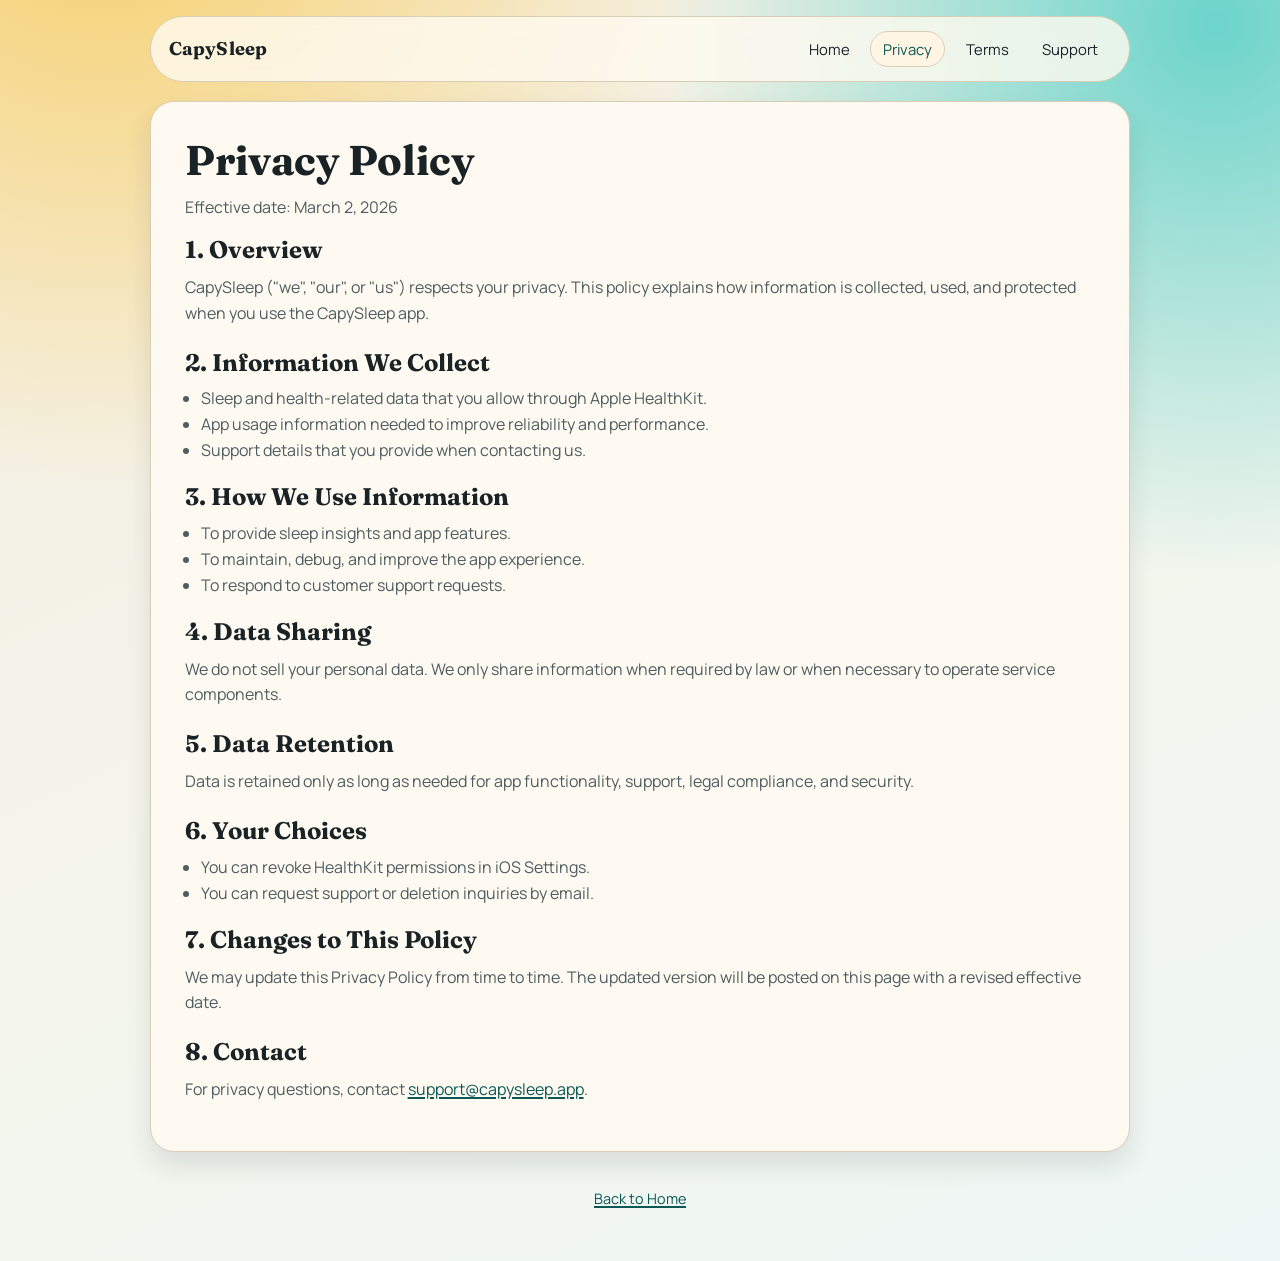
==== privacy.html @ ef49a30a "Add files via upload" ====
<!doctype html>
<html lang="en">
  <head>
    <meta charset="utf-8" />
    <meta name="viewport" content="width=device-width, initial-scale=1" />
    <title>CapySleep Privacy Policy</title>
    <meta
      name="description"
      content="Privacy Policy for CapySleep iOS app."
    />
    <link rel="stylesheet" href="./styles.css" />
  </head>
  <body>
    <header class="site-header container">
      <a class="brand" href="./index.html">CapySleep</a>
      <nav class="nav" aria-label="Main navigation">
        <a href="./index.html">Home</a>
        <a class="active" href="./privacy.html">Privacy</a>
        <a href="./terms.html">Terms</a>
        <a href="./support.html">Support</a>
      </nav>
    </header>

    <main class="container">
      <article class="page">
        <h1>Privacy Policy</h1>
        <p>Effective date: March 2, 2026</p>

        <section>
          <h2>1. Overview</h2>
          <p>
            CapySleep ("we", "our", or "us") respects your privacy. This policy
            explains how information is collected, used, and protected when you
            use the CapySleep app.
          </p>
        </section>

        <section>
          <h2>2. Information We Collect</h2>
          <ul>
            <li>
              Sleep and health-related data that you allow through Apple
              HealthKit.
            </li>
            <li>
              App usage information needed to improve reliability and
              performance.
            </li>
            <li>Support details that you provide when contacting us.</li>
          </ul>
        </section>

        <section>
          <h2>3. How We Use Information</h2>
          <ul>
            <li>To provide sleep insights and app features.</li>
            <li>To maintain, debug, and improve the app experience.</li>
            <li>To respond to customer support requests.</li>
          </ul>
        </section>

        <section>
          <h2>4. Data Sharing</h2>
          <p>
            We do not sell your personal data. We only share information when
            required by law or when necessary to operate service components.
          </p>
        </section>

        <section>
          <h2>5. Data Retention</h2>
          <p>
            Data is retained only as long as needed for app functionality,
            support, legal compliance, and security.
          </p>
        </section>

        <section>
          <h2>6. Your Choices</h2>
          <ul>
            <li>You can revoke HealthKit permissions in iOS Settings.</li>
            <li>You can request support or deletion inquiries by email.</li>
          </ul>
        </section>

        <section>
          <h2>7. Changes to This Policy</h2>
          <p>
            We may update this Privacy Policy from time to time. The updated
            version will be posted on this page with a revised effective date.
          </p>
        </section>

        <section>
          <h2>8. Contact</h2>
          <p>
            For privacy questions, contact
            <a href="mailto:support@capysleep.app">support@capysleep.app</a>.
          </p>
        </section>
      </article>
    </main>

    <footer class="container">
      <p><a href="./index.html">Back to Home</a></p>
    </footer>
  </body>
</html>
---- styles.css ----
@import url("https://fonts.googleapis.com/css2?family=Fraunces:wght@500;700&family=Manrope:wght@400;500;700&display=swap");

:root {
  --bg: #f6f1e6;
  --paper: #fffaf1;
  --ink: #192325;
  --muted: #4d5d60;
  --line: #d8ceb8;
  --accent: #0f766e;
  --accent-deep: #0b5954;
  --accent-warm: #d97706;
  --shadow: rgba(25, 35, 37, 0.11);
}

* {
  box-sizing: border-box;
}

body {
  margin: 0;
  min-height: 100vh;
  color: var(--ink);
  font-family: "Manrope", "Segoe UI", sans-serif;
  background:
    radial-gradient(circle at 8% -10%, #f7d06a 0%, transparent 34%),
    radial-gradient(circle at 95% 2%, #6cd4cb 0%, transparent 32%),
    linear-gradient(155deg, #f5eee0 0%, #f3f6ee 62%, #eef6f5 100%);
}

a {
  color: var(--accent-deep);
  text-decoration-thickness: 2px;
  text-underline-offset: 2px;
}

a:hover {
  color: var(--accent);
}

h1,
h2,
h3 {
  margin: 0 0 0.65rem;
  line-height: 1.18;
  font-family: "Fraunces", Georgia, serif;
}

p {
  margin: 0 0 0.95rem;
  color: var(--muted);
  line-height: 1.6;
}

.container {
  width: min(980px, 92vw);
  margin: 0 auto;
}

.site-header {
  margin-top: 1rem;
  padding: 0.9rem 1.1rem;
  display: flex;
  align-items: center;
  justify-content: space-between;
  gap: 1rem;
  border: 1px solid var(--line);
  border-radius: 999px;
  background: rgba(255, 250, 241, 0.8);
  backdrop-filter: blur(8px);
}

.brand {
  color: var(--ink);
  text-decoration: none;
  font: 700 1.15rem/1 "Fraunces", Georgia, serif;
  letter-spacing: 0.01em;
}

.nav {
  display: flex;
  flex-wrap: wrap;
  gap: 0.45rem;
}

.nav a {
  padding: 0.42rem 0.76rem;
  border-radius: 999px;
  border: 1px solid transparent;
  text-decoration: none;
  color: var(--ink);
  font-size: 0.93rem;
}

.nav a.active {
  border-color: var(--line);
  background: #fff5e2;
  color: var(--accent-deep);
}

.hero,
.page,
.card {
  border: 1px solid var(--line);
  border-radius: 24px;
  background: var(--paper);
  box-shadow: 0 14px 26px var(--shadow);
}

.hero {
  margin-top: 1.2rem;
  padding: 2.2rem;
}

.eyebrow {
  margin: 0 0 0.55rem;
  color: var(--accent-warm);
  font-size: 0.79rem;
  text-transform: uppercase;
  letter-spacing: 0.1em;
  font-weight: 700;
}

.hero h1 {
  font-size: clamp(2.05rem, 5.3vw, 3.65rem);
}

.actions {
  margin-top: 1.35rem;
  display: flex;
  flex-wrap: wrap;
  gap: 0.62rem;
}

.button {
  display: inline-block;
  padding: 0.66rem 1rem;
  border-radius: 999px;
  border: 1px solid var(--line);
  text-decoration: none;
  font-weight: 700;
  font-size: 0.93rem;
}

.button.primary {
  border-color: var(--accent);
  background: var(--accent);
  color: #fff;
}

.button.secondary {
  background: #fff;
}

.grid {
  margin: 1.2rem 0;
  display: grid;
  grid-template-columns: repeat(auto-fit, minmax(220px, 1fr));
  gap: 0.9rem;
}

.card {
  padding: 1.1rem;
}

.card h3 {
  margin-bottom: 0.3rem;
  font-size: 1.12rem;
}

.card p:last-child {
  margin-bottom: 0;
}

.policy-links {
  margin-bottom: 2rem;
}

.policy-links h2 {
  font-size: 1.4rem;
}

.url-row {
  padding: 0.76rem 0;
  border-bottom: 1px dashed var(--line);
  display: flex;
  justify-content: space-between;
  gap: 0.8rem;
}

.url-row:last-of-type {
  border-bottom: 0;
}

.url-label {
  color: var(--ink);
  font-weight: 700;
}

.small {
  margin-top: 0.2rem;
  font-size: 0.9rem;
}

.page {
  margin: 1.2rem auto 2rem;
  padding: 2.1rem;
}

.page h1 {
  font-size: clamp(1.8rem, 4vw, 2.6rem);
}

.page section + section {
  margin-top: 1.4rem;
}

.page ul {
  margin: 0.45rem 0 0;
  padding-left: 1rem;
  color: var(--muted);
}

.page li {
  margin: 0.24rem 0;
}

footer {
  text-align: center;
  padding: 0.2rem 0 2.2rem;
  color: #56686b;
  font-size: 0.9rem;
}

@media (max-width: 700px) {
  .site-header {
    border-radius: 18px;
    align-items: flex-start;
    flex-direction: column;
  }

  .hero,
  .page {
    padding: 1.3rem;
  }

  .url-row {
    flex-direction: column;
    align-items: flex-start;
  }
}
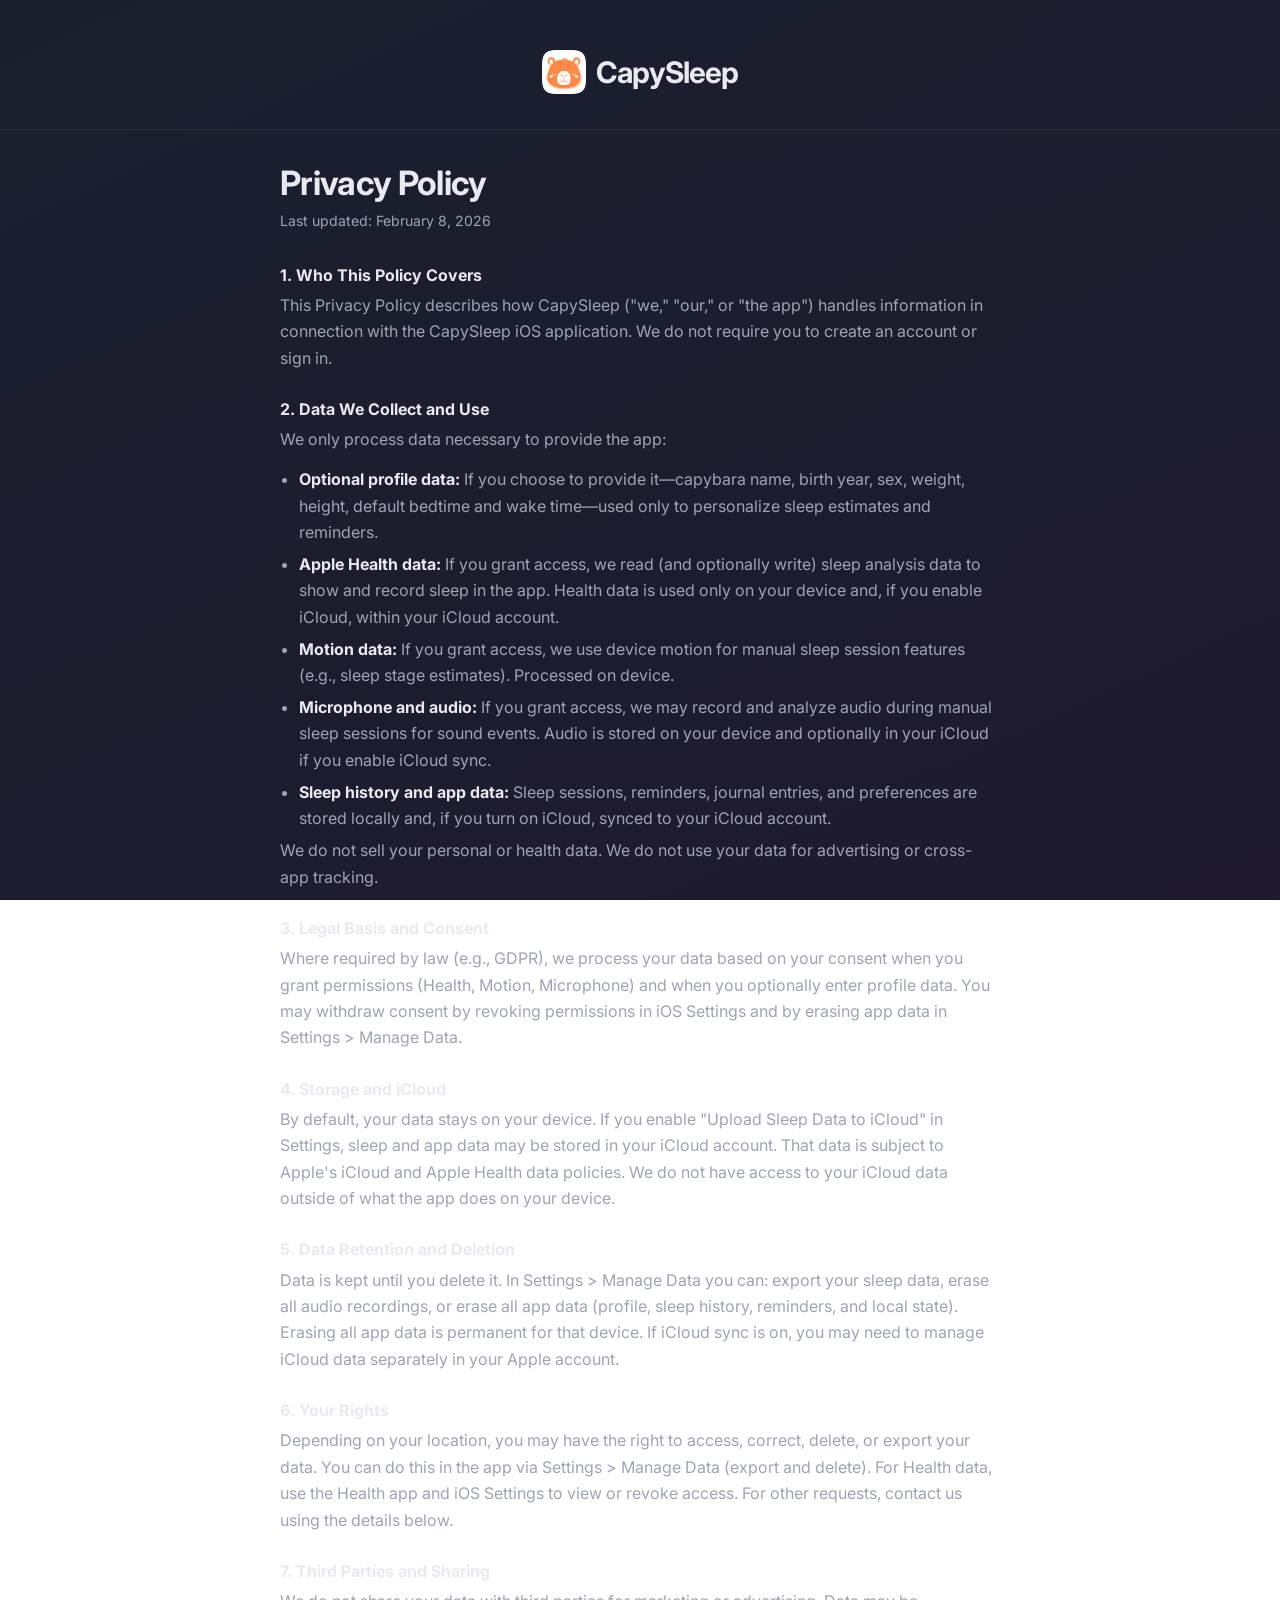
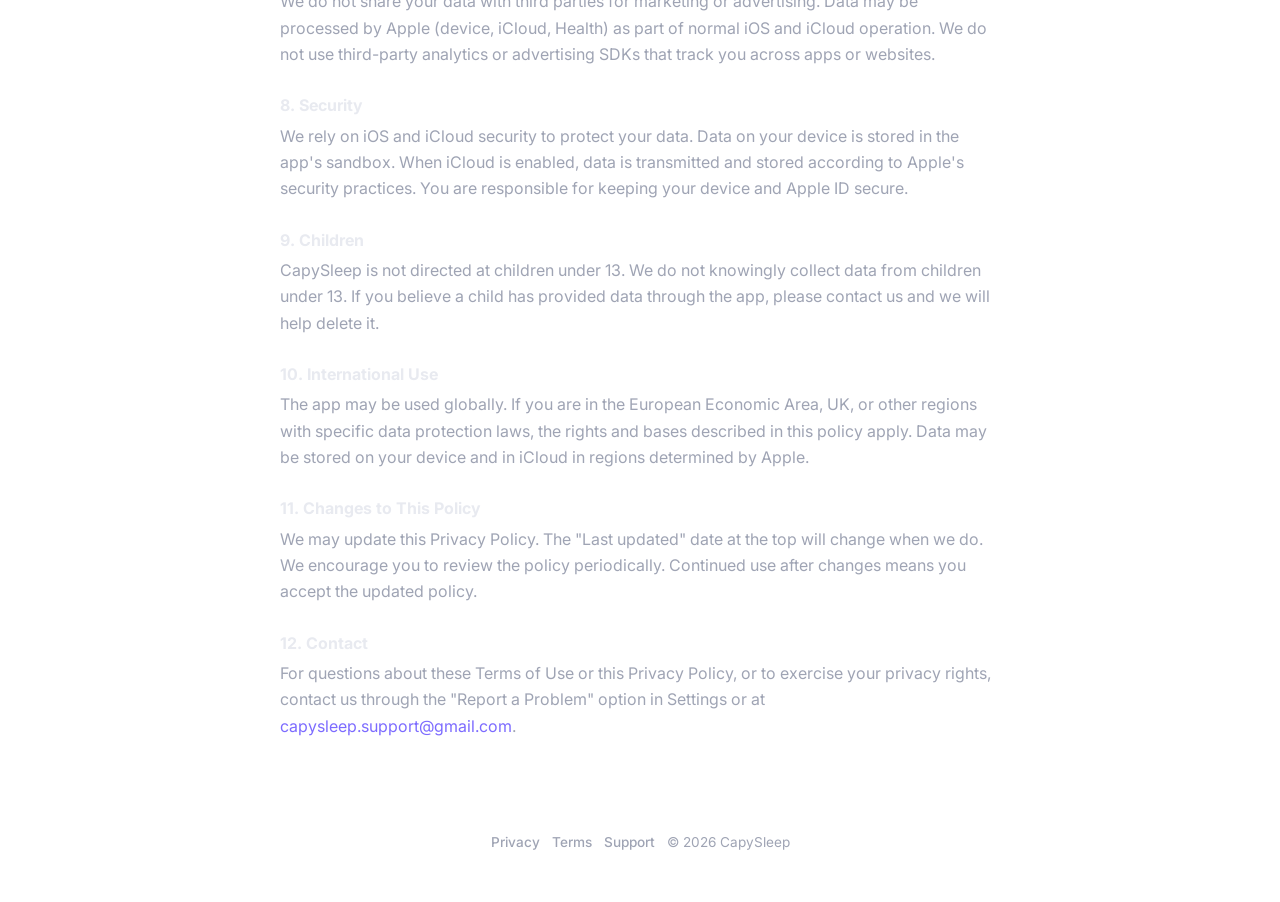
==== commit 3194cda5: "Add files via upload" ====
--- a/privacy.html
+++ b/privacy.html
@@ -1,108 +1,189 @@
 <!doctype html>
 <html lang="en">
-  <head>
-    <meta charset="utf-8" />
-    <meta name="viewport" content="width=device-width, initial-scale=1" />
-    <title>CapySleep Privacy Policy</title>
-    <meta
-      name="description"
-      content="Privacy Policy for CapySleep iOS app."
-    />
-    <link rel="stylesheet" href="./styles.css" />
-  </head>
-  <body>
-    <header class="site-header container">
-      <a class="brand" href="./index.html">CapySleep</a>
-      <nav class="nav" aria-label="Main navigation">
-        <a href="./index.html">Home</a>
-        <a class="active" href="./privacy.html">Privacy</a>
-        <a href="./terms.html">Terms</a>
-        <a href="./support.html">Support</a>
-      </nav>
-    </header>
 
-    <main class="container">
-      <article class="page">
-        <h1>Privacy Policy</h1>
-        <p>Effective date: March 2, 2026</p>
+<head>
+  <meta charset="utf-8" />
+  <meta name="viewport" content="width=device-width, initial-scale=1" />
+  <title>CapySleep — Privacy Policy</title>
+  <meta name="description"
+    content="Privacy Policy for the CapySleep iOS app — how we handle your data." />
+  <link rel="icon" type="image/png" href="./appicon.png" />
+  <link rel="apple-touch-icon" href="./appicon.png" />
+  <link rel="stylesheet" href="./styles.css" />
+</head>
 
-        <section>
-          <h2>1. Overview</h2>
-          <p>
-            CapySleep ("we", "our", or "us") respects your privacy. This policy
-            explains how information is collected, used, and protected when you
-            use the CapySleep app.
-          </p>
-        </section>
+<body>
+  <header class="page-header container">
+    <a class="page-home" href="./index.html">
+      <img src="./appicon.png" alt="" />
+      CapySleep
+    </a>
+  </header>
 
-        <section>
-          <h2>2. Information We Collect</h2>
-          <ul>
-            <li>
-              Sleep and health-related data that you allow through Apple
-              HealthKit.
-            </li>
-            <li>
-              App usage information needed to improve reliability and
-              performance.
-            </li>
-            <li>Support details that you provide when contacting us.</li>
-          </ul>
-        </section>
+  <main class="container">
+    <article class="page">
+      <h1>Privacy Policy</h1>
+      <p class="page-meta">Last updated: February 8, 2026</p>
 
-        <section>
-          <h2>3. How We Use Information</h2>
-          <ul>
-            <li>To provide sleep insights and app features.</li>
-            <li>To maintain, debug, and improve the app experience.</li>
-            <li>To respond to customer support requests.</li>
-          </ul>
-        </section>
+      <section>
+        <h2>1. Who This Policy Covers</h2>
+        <p>
+          This Privacy Policy describes how CapySleep ("we," "our," or "the app")
+          handles information in connection with the CapySleep iOS application. We
+          do not require you to create an account or sign in.
+        </p>
+      </section>
 
-        <section>
-          <h2>4. Data Sharing</h2>
-          <p>
-            We do not sell your personal data. We only share information when
-            required by law or when necessary to operate service components.
-          </p>
-        </section>
+      <section>
+        <h2>2. Data We Collect and Use</h2>
+        <p>We only process data necessary to provide the app:</p>
+        <ul>
+          <li>
+            <strong>Optional profile data:</strong> If you choose to provide it—capybara
+            name, birth year, sex, weight, height, default bedtime and wake time—used
+            only to personalize sleep estimates and reminders.
+          </li>
+          <li>
+            <strong>Apple Health data:</strong> If you grant access, we read (and
+            optionally write) sleep analysis data to show and record sleep in the app.
+            Health data is used only on your device and, if you enable iCloud, within
+            your iCloud account.
+          </li>
+          <li>
+            <strong>Motion data:</strong> If you grant access, we use device motion for
+            manual sleep session features (e.g., sleep stage estimates). Processed on
+            device.
+          </li>
+          <li>
+            <strong>Microphone and audio:</strong> If you grant access, we may record
+            and analyze audio during manual sleep sessions for sound events. Audio is
+            stored on your device and optionally in your iCloud if you enable iCloud
+            sync.
+          </li>
+          <li>
+            <strong>Sleep history and app data:</strong> Sleep sessions, reminders,
+            journal entries, and preferences are stored locally and, if you turn on
+            iCloud, synced to your iCloud account.
+          </li>
+        </ul>
+        <p>
+          We do not sell your personal or health data. We do not use your data for
+          advertising or cross-app tracking.
+        </p>
+      </section>
 
-        <section>
-          <h2>5. Data Retention</h2>
-          <p>
-            Data is retained only as long as needed for app functionality,
-            support, legal compliance, and security.
-          </p>
-        </section>
+      <section>
+        <h2>3. Legal Basis and Consent</h2>
+        <p>
+          Where required by law (e.g., GDPR), we process your data based on your
+          consent when you grant permissions (Health, Motion, Microphone) and when you
+          optionally enter profile data. You may withdraw consent by revoking
+          permissions in iOS Settings and by erasing app data in Settings &gt; Manage
+          Data.
+        </p>
+      </section>
 
-        <section>
-          <h2>6. Your Choices</h2>
-          <ul>
-            <li>You can revoke HealthKit permissions in iOS Settings.</li>
-            <li>You can request support or deletion inquiries by email.</li>
-          </ul>
-        </section>
+      <section>
+        <h2>4. Storage and iCloud</h2>
+        <p>
+          By default, your data stays on your device. If you enable "Upload Sleep Data
+          to iCloud" in Settings, sleep and app data may be stored in your iCloud
+          account. That data is subject to Apple's iCloud and Apple Health data
+          policies. We do not have access to your iCloud data outside of what the app
+          does on your device.
+        </p>
+      </section>
 
-        <section>
-          <h2>7. Changes to This Policy</h2>
-          <p>
-            We may update this Privacy Policy from time to time. The updated
-            version will be posted on this page with a revised effective date.
-          </p>
-        </section>
+      <section>
+        <h2>5. Data Retention and Deletion</h2>
+        <p>
+          Data is kept until you delete it. In Settings &gt; Manage Data you can: export
+          your sleep data, erase all audio recordings, or erase all app data (profile,
+          sleep history, reminders, and local state). Erasing all app data is permanent
+          for that device. If iCloud sync is on, you may need to manage iCloud data
+          separately in your Apple account.
+        </p>
+      </section>
 
-        <section>
-          <h2>8. Contact</h2>
-          <p>
-            For privacy questions, contact
-            <a href="mailto:support@capysleep.app">support@capysleep.app</a>.
-          </p>
-        </section>
-      </article>
-    </main>
+      <section>
+        <h2>6. Your Rights</h2>
+        <p>
+          Depending on your location, you may have the right to access, correct,
+          delete, or export your data. You can do this in the app via Settings &gt;
+          Manage Data (export and delete). For Health data, use the Health app and iOS
+          Settings to view or revoke access. For other requests, contact us using the
+          details below.
+        </p>
+      </section>
 
-    <footer class="container">
-      <p><a href="./index.html">Back to Home</a></p>
-    </footer>
-  </body>
+      <section>
+        <h2>7. Third Parties and Sharing</h2>
+        <p>
+          We do not share your data with third parties for marketing or advertising.
+          Data may be processed by Apple (device, iCloud, Health) as part of normal
+          iOS and iCloud operation. We do not use third-party analytics or
+          advertising SDKs that track you across apps or websites.
+        </p>
+      </section>
+
+      <section>
+        <h2>8. Security</h2>
+        <p>
+          We rely on iOS and iCloud security to protect your data. Data on your device
+          is stored in the app's sandbox. When iCloud is enabled, data is transmitted
+          and stored according to Apple's security practices. You are responsible for
+          keeping your device and Apple ID secure.
+        </p>
+      </section>
+
+      <section>
+        <h2>9. Children</h2>
+        <p>
+          CapySleep is not directed at children under 13. We do not knowingly collect
+          data from children under 13. If you believe a child has provided data through
+          the app, please contact us and we will help delete it.
+        </p>
+      </section>
+
+      <section>
+        <h2>10. International Use</h2>
+        <p>
+          The app may be used globally. If you are in the European Economic Area, UK,
+          or other regions with specific data protection laws, the rights and bases
+          described in this policy apply. Data may be stored on your device and in
+          iCloud in regions determined by Apple.
+        </p>
+      </section>
+
+      <section>
+        <h2>11. Changes to This Policy</h2>
+        <p>
+          We may update this Privacy Policy. The "Last updated" date at the top will
+          change when we do. We encourage you to review the policy periodically.
+          Continued use after changes means you accept the updated policy.
+        </p>
+      </section>
+
+      <section>
+        <h2>12. Contact</h2>
+        <p>
+          For questions about these Terms of Use or this Privacy Policy, or to exercise
+          your privacy rights, contact us through the "Report a Problem" option in
+          Settings or at
+          <a href="mailto:capysleep.support@gmail.com">capysleep.support@gmail.com</a>.
+        </p>
+      </section>
+    </article>
+  </main>
+
+  <footer class="container">
+    <p class="footer-row">
+      <a href="./privacy.html">Privacy</a>
+      <a href="./terms.html">Terms</a>
+      <a href="./support.html">Support</a>
+      <span>© 2026 CapySleep</span>
+    </p>
+  </footer>
+</body>
+
 </html>
--- a/styles.css
+++ b/styles.css
@@ -1,250 +1,306 @@
-@import url("https://fonts.googleapis.com/css2?family=Fraunces:wght@500;700&family=Manrope:wght@400;500;700&display=swap");
+@import url('https://fonts.googleapis.com/css2?family=Inter:wght@400;500;600;700&display=swap');
 
 :root {
-  --bg: #f6f1e6;
-  --paper: #fffaf1;
-  --ink: #192325;
-  --muted: #4d5d60;
-  --line: #d8ceb8;
-  --accent: #0f766e;
-  --accent-deep: #0b5954;
-  --accent-warm: #d97706;
-  --shadow: rgba(25, 35, 37, 0.11);
-}
-
-* {
+  /* AppConstants.Colors dark mode */
+  --bg-start: #1a1f2e;
+  --bg-end: #1f1a2e;
+  --surface: #212433;
+  --text: #e8eaf0;
+  --text-dim: #9fa4b4;
+  --accent: #7c6bff;
+  --accent-soft: rgba(124, 107, 255, 0.14);
+  --mint: #8ee8c4;
+  --radius: 20px;
+  --max-width: 720px;
+}
+
+*,
+*::before,
+*::after {
   box-sizing: border-box;
+  margin: 0;
+  padding: 0;
 }
 
 body {
-  margin: 0;
   min-height: 100vh;
-  color: var(--ink);
-  font-family: "Manrope", "Segoe UI", sans-serif;
-  background:
-    radial-gradient(circle at 8% -10%, #f7d06a 0%, transparent 34%),
-    radial-gradient(circle at 95% 2%, #6cd4cb 0%, transparent 32%),
-    linear-gradient(155deg, #f5eee0 0%, #f3f6ee 62%, #eef6f5 100%);
+  color: var(--text);
+  color-scheme: dark;
+  font-family: 'Inter', -apple-system, BlinkMacSystemFont, sans-serif;
+  background: linear-gradient(155deg, var(--bg-start), var(--bg-end));
+  background-attachment: fixed;
+  line-height: 1.65;
+  -webkit-font-smoothing: antialiased;
 }
 
 a {
-  color: var(--accent-deep);
-  text-decoration-thickness: 2px;
-  text-underline-offset: 2px;
+  color: var(--accent);
+  text-decoration: none;
 }
 
 a:hover {
-  color: var(--accent);
+  text-decoration: underline;
 }
 
 h1,
 h2,
 h3 {
-  margin: 0 0 0.65rem;
-  line-height: 1.18;
-  font-family: "Fraunces", Georgia, serif;
+  font-weight: 700;
+  line-height: 1.25;
+  color: var(--text);
 }
 
 p {
-  margin: 0 0 0.95rem;
-  color: var(--muted);
-  line-height: 1.6;
+  color: var(--text-dim);
+  margin-bottom: 0.85rem;
+}
+
+p:last-child {
+  margin-bottom: 0;
 }
 
 .container {
-  width: min(980px, 92vw);
+  width: min(var(--max-width), 90vw);
   margin: 0 auto;
 }
 
-.site-header {
-  margin-top: 1rem;
-  padding: 0.9rem 1.1rem;
+/* Home */
+.home {
+  min-height: calc(100vh - 6rem);
   display: flex;
+  flex-direction: column;
   align-items: center;
-  justify-content: space-between;
-  gap: 1rem;
-  border: 1px solid var(--line);
-  border-radius: 999px;
-  background: rgba(255, 250, 241, 0.8);
-  backdrop-filter: blur(8px);
-}
-
-.brand {
-  color: var(--ink);
-  text-decoration: none;
-  font: 700 1.15rem/1 "Fraunces", Georgia, serif;
-  letter-spacing: 0.01em;
-}
-
-.nav {
+  justify-content: center;
+  text-align: center;
+  padding: 2.5rem 0 3rem;
+}
+
+.home-icon {
+  width: 120px;
+  height: 120px;
+  border-radius: 28px;
+  margin-bottom: 1.5rem;
+}
+
+.home h1,
+.home-title {
+  font-size: clamp(1.75rem, 5vw, 2.25rem);
+  letter-spacing: -0.03em;
+  margin-bottom: 0.75rem;
+}
+
+.home-title {
+  position: relative;
+  display: inline-block;
+}
+
+.home-zzz {
+  position: absolute;
+  left: calc(100% + 0.1rem);
+  top: -0.7em;
+  width: 2.4em;
+  height: 1.6em;
+  pointer-events: none;
+}
+
+.zzz {
+  position: absolute;
+  left: 0;
+  bottom: 0;
+  font-weight: 700;
+  font-style: italic;
+  color: var(--mint);
+  opacity: 0;
+  animation: zzz-float 2.8s ease-in-out infinite;
+}
+
+.zzz-1 {
+  font-size: 0.42em;
+  animation-delay: 0s;
+}
+
+.zzz-2 {
+  font-size: 0.52em;
+  animation-delay: 0.45s;
+}
+
+.zzz-3 {
+  font-size: 0.62em;
+  animation-delay: 0.9s;
+}
+
+@keyframes zzz-float {
+  0% {
+    opacity: 0;
+    transform: translate(0, 0) scale(0.85);
+  }
+
+  20% {
+    opacity: 0.9;
+  }
+
+  75% {
+    opacity: 0.25;
+  }
+
+  100% {
+    opacity: 0;
+    transform: translate(0.55em, -0.9em) scale(1);
+  }
+}
+
+@media (prefers-reduced-motion: reduce) {
+  .zzz {
+    animation: none;
+    opacity: 0.55;
+  }
+
+  .zzz-1 {
+    transform: translate(0, -0.1em);
+  }
+
+  .zzz-2 {
+    transform: translate(0.35em, -0.35em);
+    opacity: 0.45;
+  }
+
+  .zzz-3 {
+    transform: translate(0.7em, -0.6em);
+    opacity: 0.35;
+  }
+}
+
+.home p {
+  max-width: 28rem;
+  font-size: 1.05rem;
+}
+
+/* Legal / support pages */
+.page-header {
+  position: relative;
+  margin-top: 1.25rem;
+  padding: 1.75rem 0;
+  text-align: center;
+}
+
+.page-header::after {
+  content: '';
+  position: absolute;
+  left: 50%;
+  bottom: 0;
+  width: 100vw;
+  margin-left: -50vw;
+  border-bottom: 1px solid rgba(255, 255, 255, 0.08);
+}
+
+.page-home {
+  display: inline-flex;
+  align-items: center;
+  gap: 0.65rem;
+  color: var(--text);
+  text-decoration: none;
+  font-weight: 700;
+  font-size: clamp(1.5rem, 4vw, 1.85rem);
+  letter-spacing: -0.03em;
+}
+
+.page-home img {
+  width: clamp(36px, 8vw, 44px);
+  height: clamp(36px, 8vw, 44px);
+  border-radius: 10px;
+}
+
+.page-home:hover {
+  color: var(--text);
+  text-decoration: none;
+  opacity: 0.85;
+}
+
+.page {
+  margin: 2rem auto 2.5rem;
+  padding: 0 0 1rem;
+}
+
+.page h1 {
+  font-size: clamp(1.65rem, 4vw, 2.1rem);
+  letter-spacing: -0.02em;
+  margin-bottom: 0.35rem;
+}
+
+.page-meta {
+  font-size: 0.88rem;
+  color: var(--text-dim);
+  margin-bottom: 2rem;
+}
+
+.page section + section {
+  margin-top: 1.75rem;
+}
+
+.page h2 {
+  font-size: 1rem;
+  margin-bottom: 0.45rem;
+}
+
+.page ul {
+  margin: 0.45rem 0 0;
+  padding-left: 1.2rem;
+  color: var(--text-dim);
+}
+
+.page li {
+  margin: 0.35rem 0;
+}
+
+.page li strong {
+  color: var(--text);
+}
+
+/* Footer */
+footer {
+  position: relative;
+  text-align: center;
+  margin-top: 2.5rem;
+  padding: 2.25rem 0 3rem;
+  font-size: 0.85rem;
+  color: var(--text-dim);
+}
+
+footer::before {
+  content: '';
+  position: absolute;
+  top: 0;
+  left: 50%;
+  width: 100vw;
+  margin-left: -50vw;
+  border-top: 1px solid rgba(255, 255, 255, 0.08);
+}
+
+.footer-row {
   display: flex;
   flex-wrap: wrap;
-  gap: 0.45rem;
-}
-
-.nav a {
-  padding: 0.42rem 0.76rem;
-  border-radius: 999px;
-  border: 1px solid transparent;
-  text-decoration: none;
-  color: var(--ink);
-  font-size: 0.93rem;
-}
-
-.nav a.active {
-  border-color: var(--line);
-  background: #fff5e2;
-  color: var(--accent-deep);
-}
-
-.hero,
-.page,
-.card {
-  border: 1px solid var(--line);
-  border-radius: 24px;
-  background: var(--paper);
-  box-shadow: 0 14px 26px var(--shadow);
-}
-
-.hero {
-  margin-top: 1.2rem;
-  padding: 2.2rem;
-}
-
-.eyebrow {
-  margin: 0 0 0.55rem;
-  color: var(--accent-warm);
-  font-size: 0.79rem;
-  text-transform: uppercase;
-  letter-spacing: 0.1em;
-  font-weight: 700;
-}
-
-.hero h1 {
-  font-size: clamp(2.05rem, 5.3vw, 3.65rem);
-}
-
-.actions {
-  margin-top: 1.35rem;
-  display: flex;
-  flex-wrap: wrap;
-  gap: 0.62rem;
-}
-
-.button {
-  display: inline-block;
-  padding: 0.66rem 1rem;
-  border-radius: 999px;
-  border: 1px solid var(--line);
-  text-decoration: none;
-  font-weight: 700;
-  font-size: 0.93rem;
-}
-
-.button.primary {
-  border-color: var(--accent);
-  background: var(--accent);
-  color: #fff;
-}
-
-.button.secondary {
-  background: #fff;
-}
-
-.grid {
-  margin: 1.2rem 0;
-  display: grid;
-  grid-template-columns: repeat(auto-fit, minmax(220px, 1fr));
-  gap: 0.9rem;
-}
-
-.card {
-  padding: 1.1rem;
-}
-
-.card h3 {
-  margin-bottom: 0.3rem;
-  font-size: 1.12rem;
-}
-
-.card p:last-child {
+  justify-content: center;
+  align-items: center;
+  gap: 0.5rem 0.75rem;
   margin-bottom: 0;
 }
 
-.policy-links {
-  margin-bottom: 2rem;
-}
-
-.policy-links h2 {
-  font-size: 1.4rem;
-}
-
-.url-row {
-  padding: 0.76rem 0;
-  border-bottom: 1px dashed var(--line);
-  display: flex;
-  justify-content: space-between;
-  gap: 0.8rem;
-}
-
-.url-row:last-of-type {
-  border-bottom: 0;
-}
-
-.url-label {
-  color: var(--ink);
-  font-weight: 700;
-}
-
-.small {
-  margin-top: 0.2rem;
-  font-size: 0.9rem;
-}
-
-.page {
-  margin: 1.2rem auto 2rem;
-  padding: 2.1rem;
-}
-
-.page h1 {
-  font-size: clamp(1.8rem, 4vw, 2.6rem);
-}
-
-.page section + section {
-  margin-top: 1.4rem;
-}
-
-.page ul {
-  margin: 0.45rem 0 0;
-  padding-left: 1rem;
-  color: var(--muted);
-}
-
-.page li {
-  margin: 0.24rem 0;
-}
-
-footer {
-  text-align: center;
-  padding: 0.2rem 0 2.2rem;
-  color: #56686b;
-  font-size: 0.9rem;
-}
-
-@media (max-width: 700px) {
-  .site-header {
-    border-radius: 18px;
-    align-items: flex-start;
-    flex-direction: column;
-  }
-
-  .hero,
-  .page {
-    padding: 1.3rem;
-  }
-
-  .url-row {
-    flex-direction: column;
-    align-items: flex-start;
-  }
-}
+.footer-row a {
+  color: var(--text-dim);
+  text-decoration: none;
+  font-weight: 500;
+}
+
+.footer-row a:hover {
+  color: var(--text);
+  text-decoration: none;
+}
+
+/* Responsive */
+@media (max-width: 600px) {
+  .home-icon {
+    width: 96px;
+    height: 96px;
+    border-radius: 22px;
+  }
+}
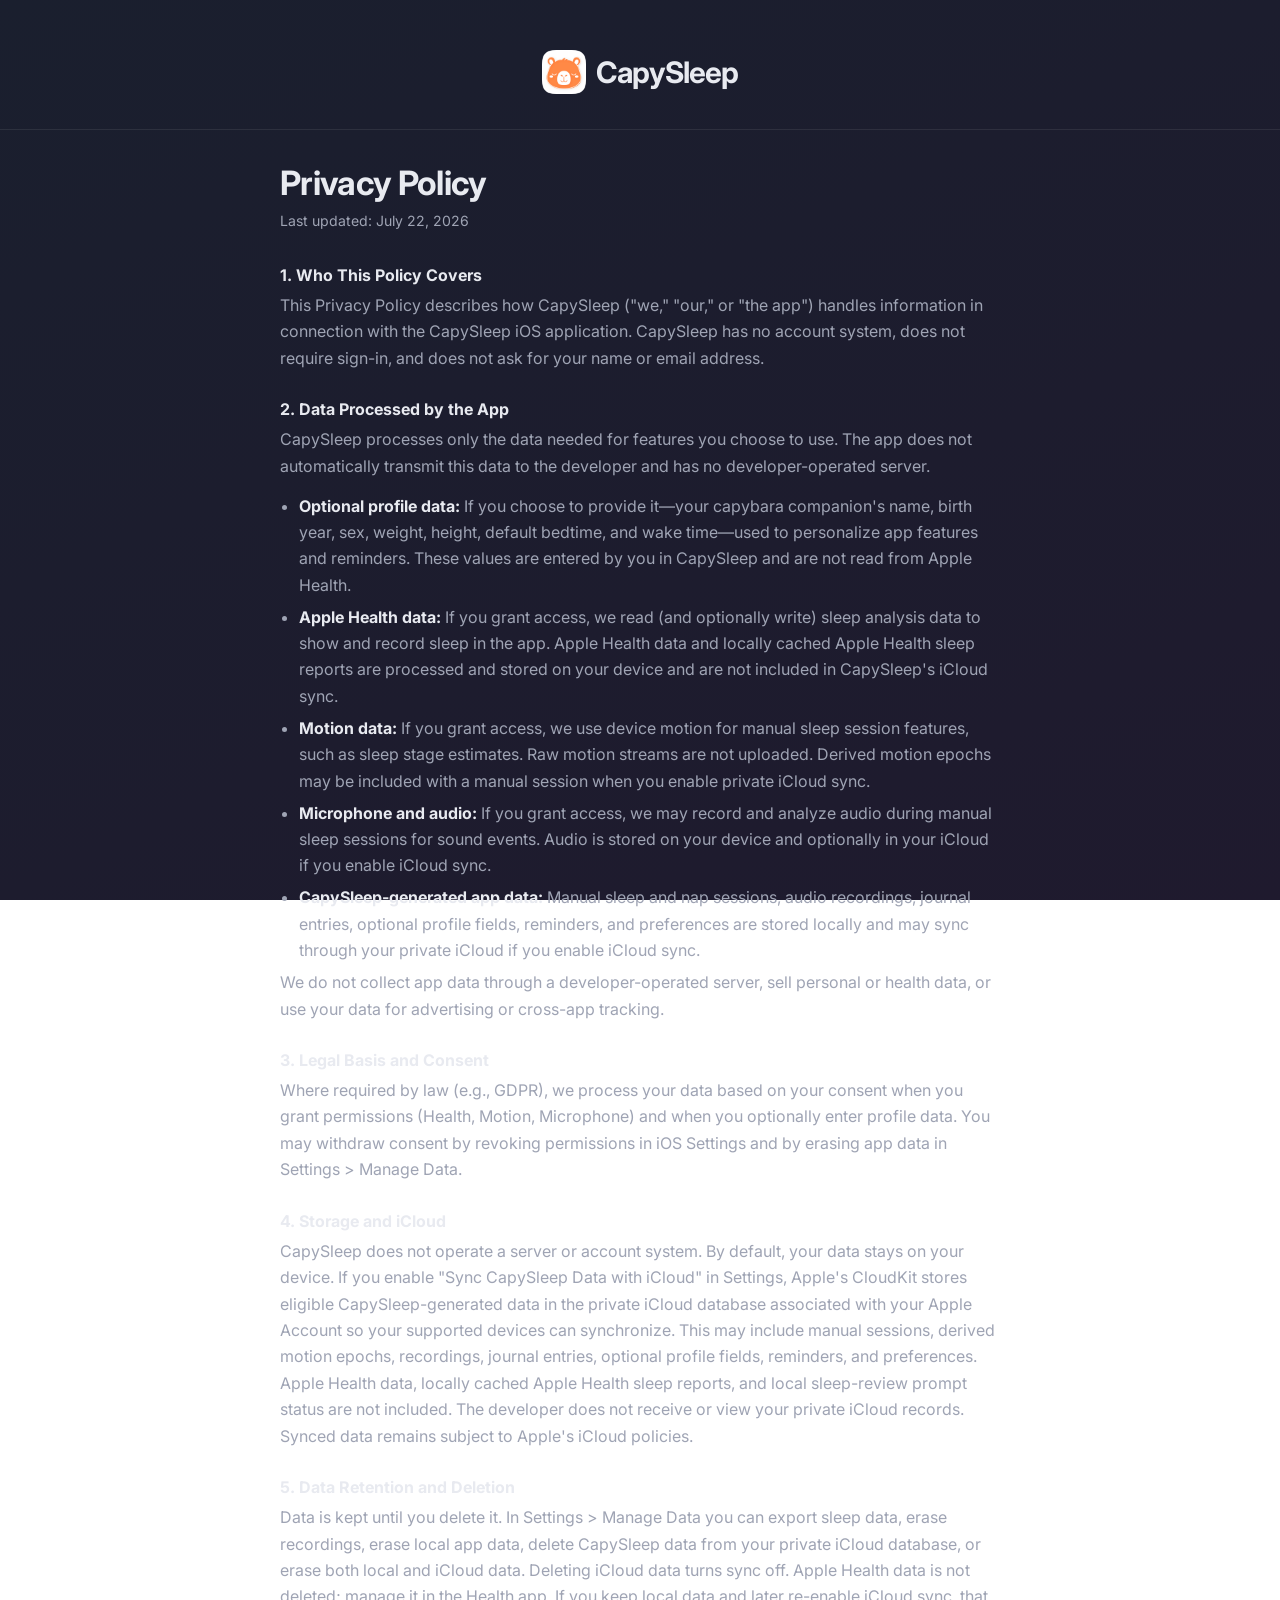
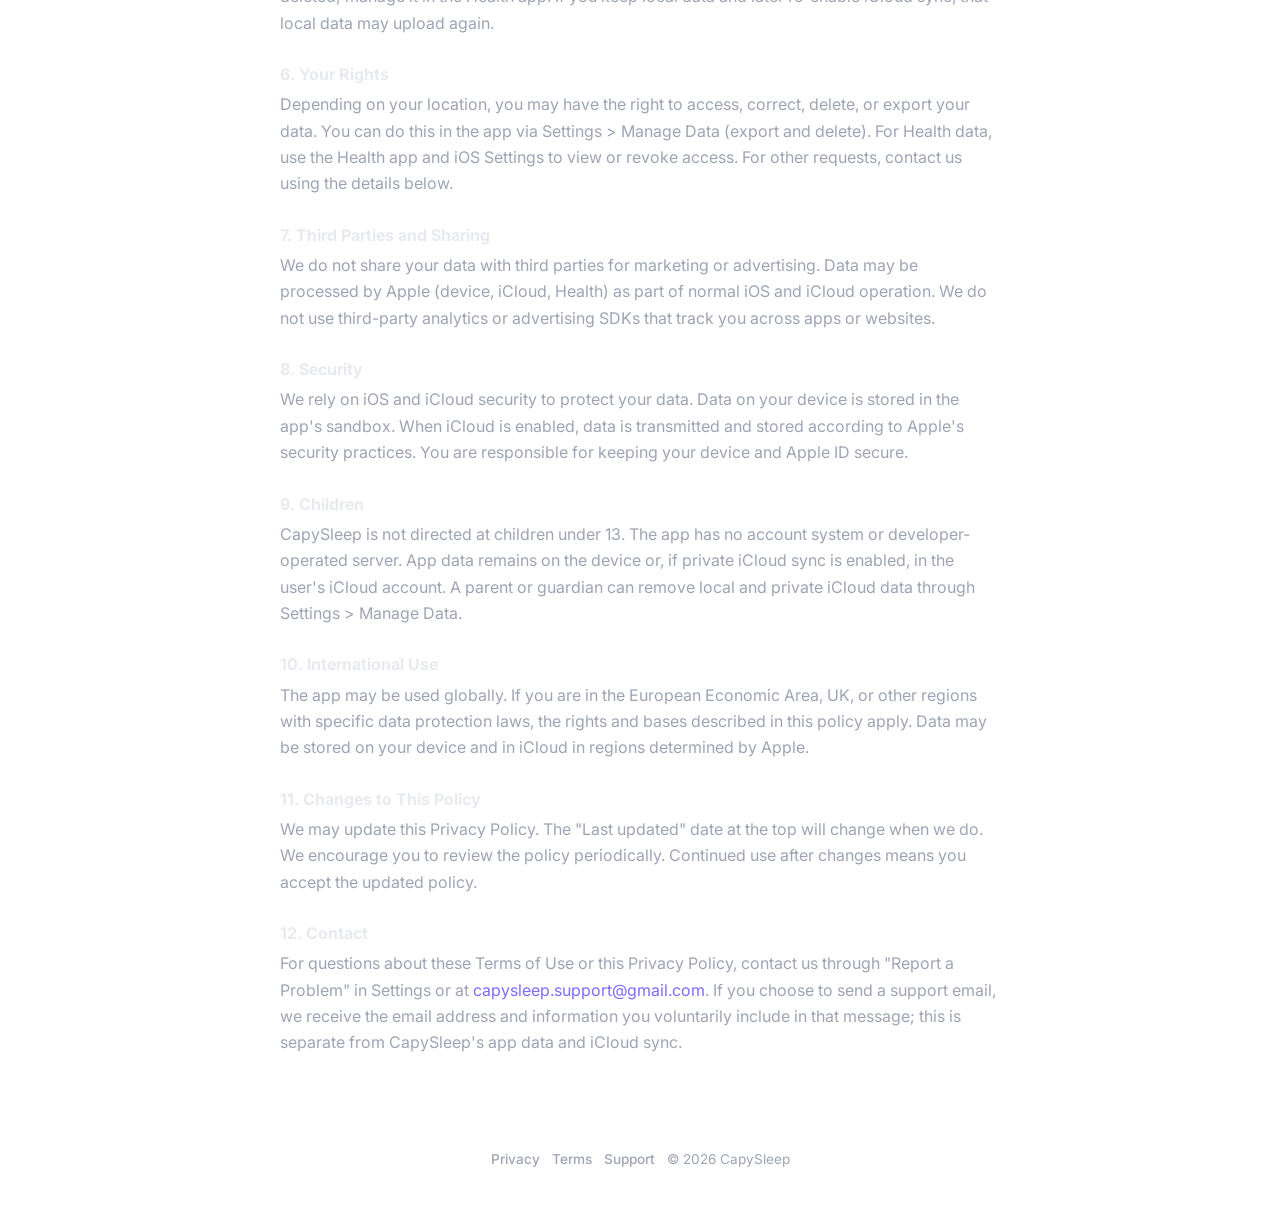
==== commit df8d55a8: "Add files via upload" ====
--- a/privacy.html
+++ b/privacy.html
@@ -23,36 +23,44 @@
   <main class="container">
     <article class="page">
       <h1>Privacy Policy</h1>
-      <p class="page-meta">Last updated: February 8, 2026</p>
+      <p class="page-meta">Last updated: July 22, 2026</p>
 
       <section>
         <h2>1. Who This Policy Covers</h2>
         <p>
           This Privacy Policy describes how CapySleep ("we," "our," or "the app")
-          handles information in connection with the CapySleep iOS application. We
-          do not require you to create an account or sign in.
-        </p>
-      </section>
-
-      <section>
-        <h2>2. Data We Collect and Use</h2>
-        <p>We only process data necessary to provide the app:</p>
+          handles information in connection with the CapySleep iOS application.
+          CapySleep has no account system, does not require sign-in, and does not ask
+          for your name or email address.
+        </p>
+      </section>
+
+      <section>
+        <h2>2. Data Processed by the App</h2>
+        <p>
+          CapySleep processes only the data needed for features you choose to use.
+          The app does not automatically transmit this data to the developer and has
+          no developer-operated server.
+        </p>
         <ul>
           <li>
-            <strong>Optional profile data:</strong> If you choose to provide it—capybara
-            name, birth year, sex, weight, height, default bedtime and wake time—used
-            only to personalize sleep estimates and reminders.
+            <strong>Optional profile data:</strong> If you choose to provide it—your
+            capybara companion's name, birth year, sex, weight, height, default bedtime,
+            and wake time—used to personalize app features and reminders. These values
+            are entered by you in CapySleep and are not read from Apple Health.
           </li>
           <li>
             <strong>Apple Health data:</strong> If you grant access, we read (and
             optionally write) sleep analysis data to show and record sleep in the app.
-            Health data is used only on your device and, if you enable iCloud, within
-            your iCloud account.
+            Apple Health data and locally cached Apple Health sleep reports are
+            processed and stored on your device and are not included in CapySleep's
+            iCloud sync.
           </li>
           <li>
             <strong>Motion data:</strong> If you grant access, we use device motion for
-            manual sleep session features (e.g., sleep stage estimates). Processed on
-            device.
+            manual sleep session features, such as sleep stage estimates. Raw motion
+            streams are not uploaded. Derived motion epochs may be included with a
+            manual session when you enable private iCloud sync.
           </li>
           <li>
             <strong>Microphone and audio:</strong> If you grant access, we may record
@@ -61,14 +69,15 @@
             sync.
           </li>
           <li>
-            <strong>Sleep history and app data:</strong> Sleep sessions, reminders,
-            journal entries, and preferences are stored locally and, if you turn on
-            iCloud, synced to your iCloud account.
+            <strong>CapySleep-generated app data:</strong> Manual sleep and nap sessions,
+            audio recordings, journal entries, optional profile fields, reminders, and
+            preferences are stored locally and may sync through your private iCloud if
+            you enable iCloud sync.
           </li>
         </ul>
         <p>
-          We do not sell your personal or health data. We do not use your data for
-          advertising or cross-app tracking.
+          We do not collect app data through a developer-operated server, sell personal
+          or health data, or use your data for advertising or cross-app tracking.
         </p>
       </section>
 
@@ -86,22 +95,28 @@
       <section>
         <h2>4. Storage and iCloud</h2>
         <p>
-          By default, your data stays on your device. If you enable "Upload Sleep Data
-          to iCloud" in Settings, sleep and app data may be stored in your iCloud
-          account. That data is subject to Apple's iCloud and Apple Health data
-          policies. We do not have access to your iCloud data outside of what the app
-          does on your device.
+          CapySleep does not operate a server or account system. By default, your data
+          stays on your device. If you enable "Sync CapySleep Data with iCloud" in
+          Settings, Apple's CloudKit stores eligible CapySleep-generated data in the
+          private iCloud database associated with your Apple Account so your supported
+          devices can synchronize. This may include manual sessions, derived motion
+          epochs, recordings, journal entries, optional profile fields, reminders, and
+          preferences. Apple Health data, locally cached Apple Health sleep reports, and
+          local sleep-review prompt status are not included. The developer does not
+          receive or view your private iCloud records. Synced data remains subject to
+          Apple's iCloud policies.
         </p>
       </section>
 
       <section>
         <h2>5. Data Retention and Deletion</h2>
         <p>
-          Data is kept until you delete it. In Settings &gt; Manage Data you can: export
-          your sleep data, erase all audio recordings, or erase all app data (profile,
-          sleep history, reminders, and local state). Erasing all app data is permanent
-          for that device. If iCloud sync is on, you may need to manage iCloud data
-          separately in your Apple account.
+          Data is kept until you delete it. In Settings &gt; Manage Data you can export
+          sleep data, erase recordings, erase local app data, delete CapySleep data from
+          your private iCloud database, or erase both local and iCloud data. Deleting
+          iCloud data turns sync off. Apple Health data is not deleted; manage it in the
+          Health app. If you keep local data and later re-enable iCloud sync, that local
+          data may upload again.
         </p>
       </section>
 
@@ -139,9 +154,10 @@
       <section>
         <h2>9. Children</h2>
         <p>
-          CapySleep is not directed at children under 13. We do not knowingly collect
-          data from children under 13. If you believe a child has provided data through
-          the app, please contact us and we will help delete it.
+          CapySleep is not directed at children under 13. The app has no account system
+          or developer-operated server. App data remains on the device or, if private
+          iCloud sync is enabled, in the user's iCloud account. A parent or guardian can
+          remove local and private iCloud data through Settings &gt; Manage Data.
         </p>
       </section>
 
@@ -167,10 +183,12 @@
       <section>
         <h2>12. Contact</h2>
         <p>
-          For questions about these Terms of Use or this Privacy Policy, or to exercise
-          your privacy rights, contact us through the "Report a Problem" option in
-          Settings or at
+          For questions about these Terms of Use or this Privacy Policy, contact us
+          through "Report a Problem" in Settings or at
           <a href="mailto:capysleep.support@gmail.com">capysleep.support@gmail.com</a>.
+          If you choose to send a support email, we receive the email address and
+          information you voluntarily include in that message; this is separate from
+          CapySleep's app data and iCloud sync.
         </p>
       </section>
     </article>
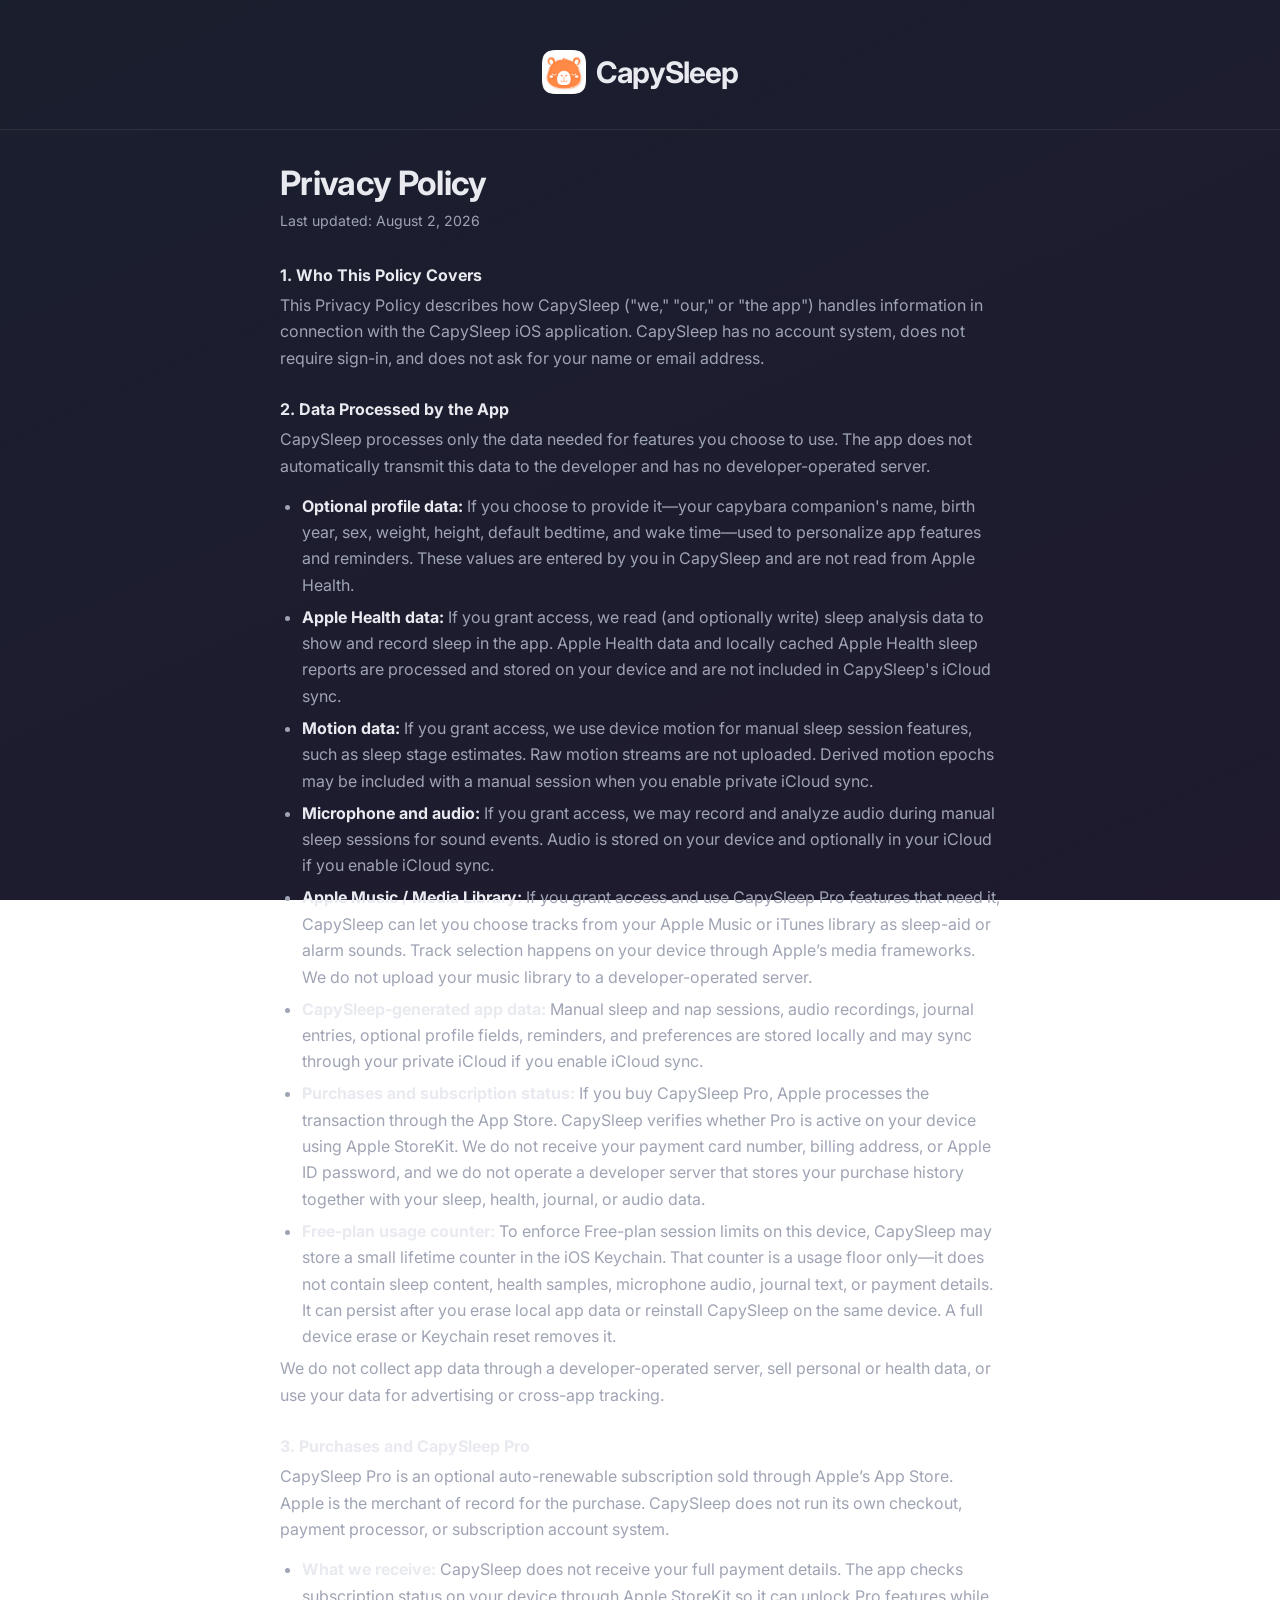
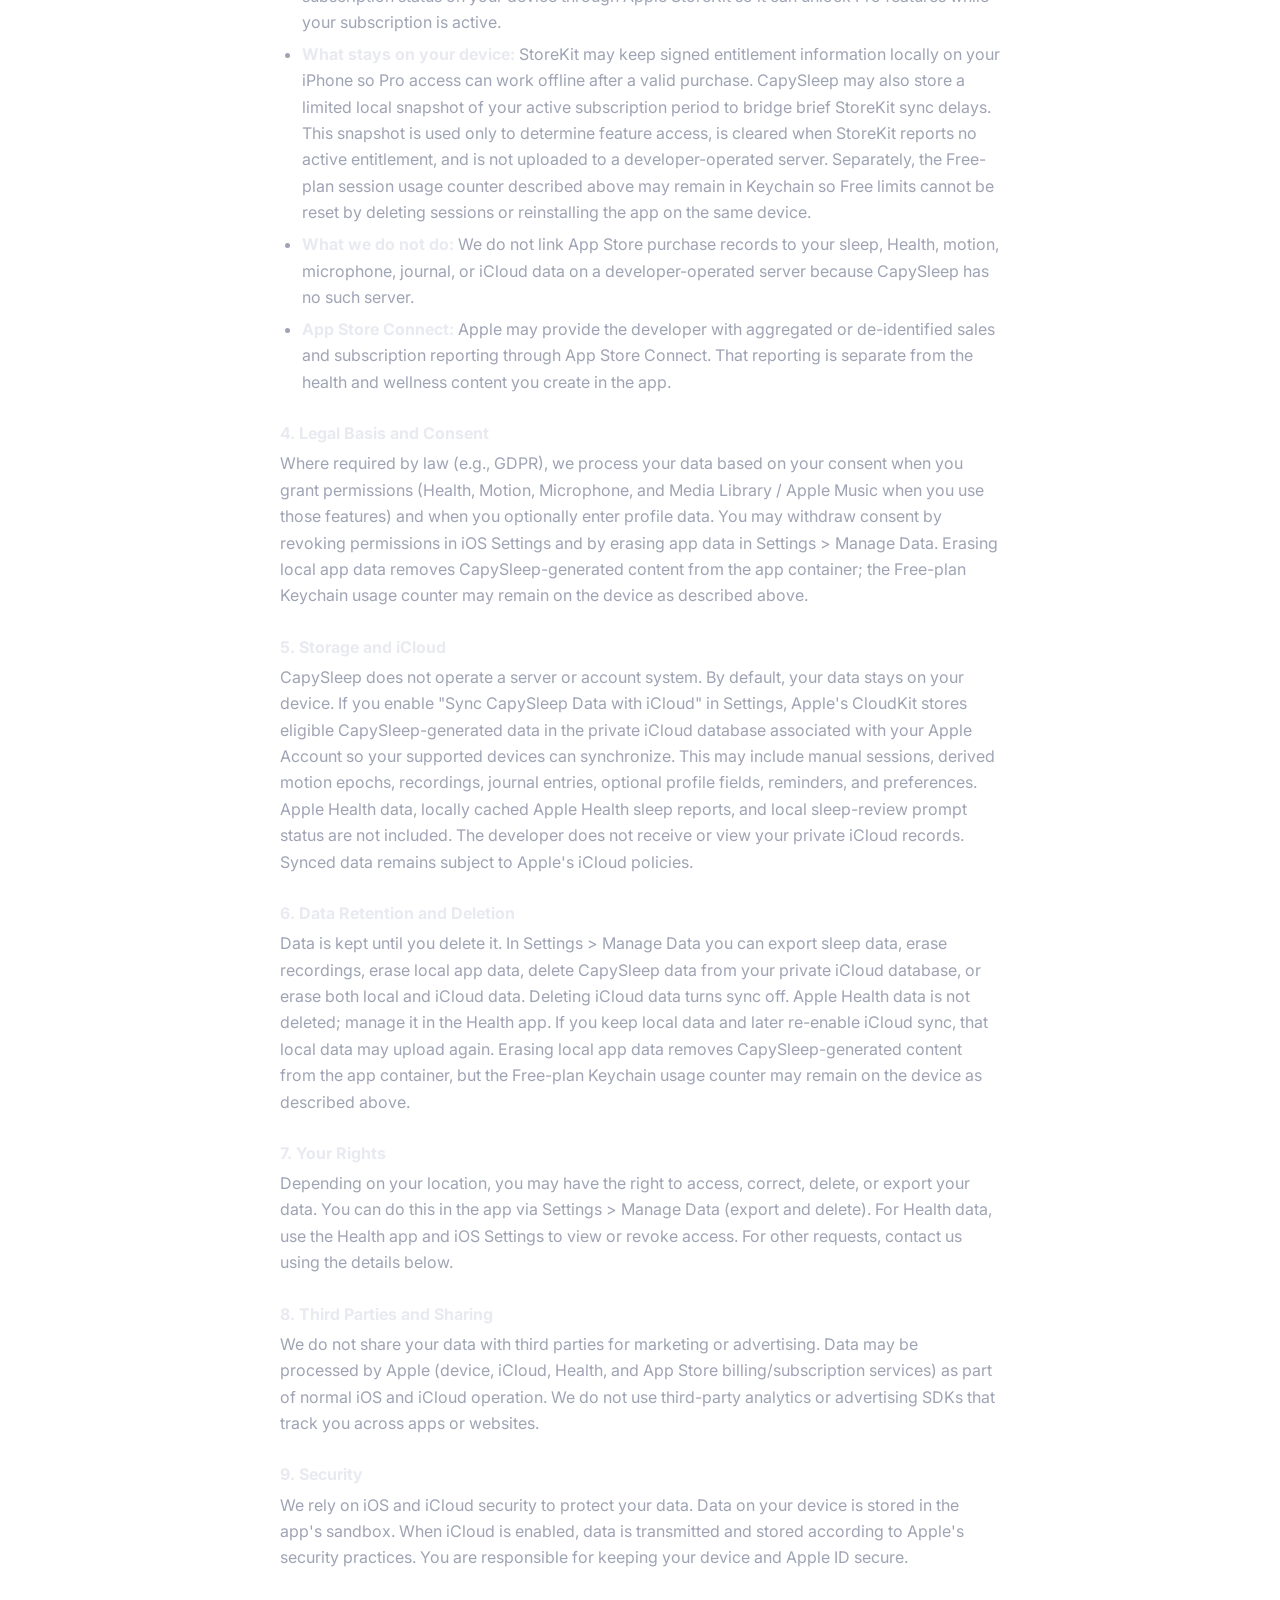
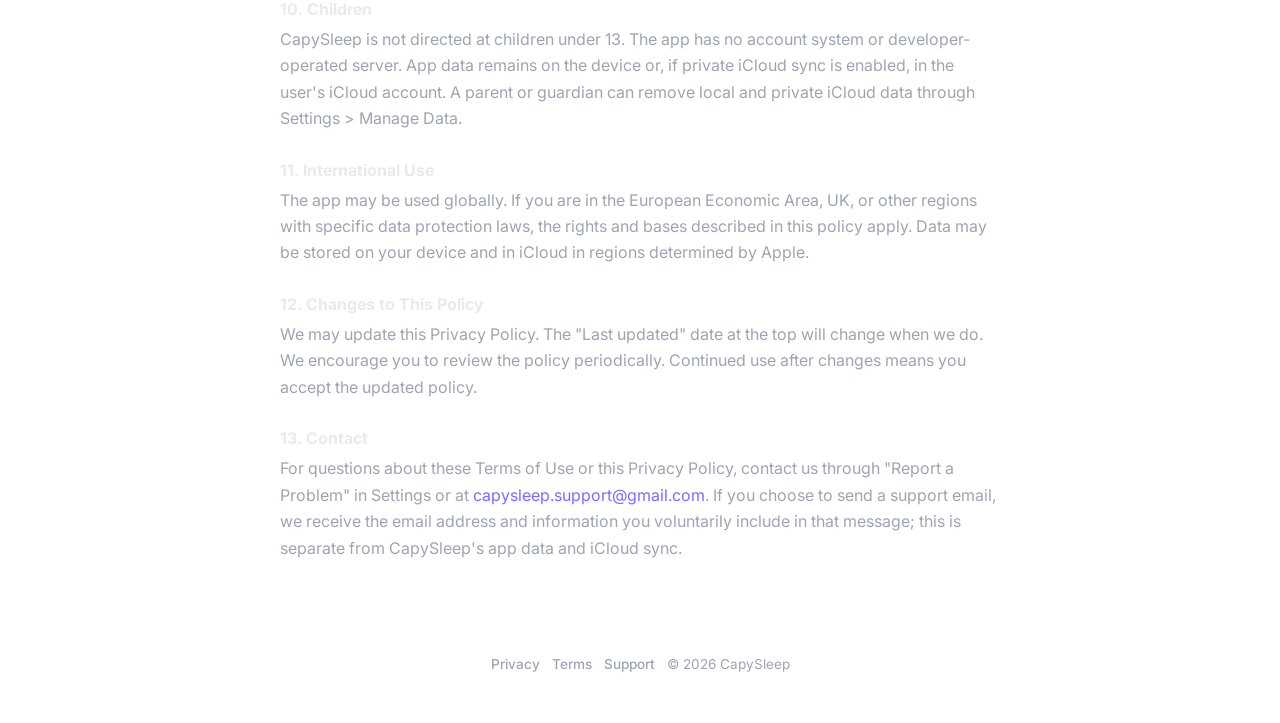
==== commit 3e48dfe5: "Add files via upload" ====
--- a/privacy.html
+++ b/privacy.html
@@ -23,7 +23,7 @@
   <main class="container">
     <article class="page">
       <h1>Privacy Policy</h1>
-      <p class="page-meta">Last updated: July 22, 2026</p>
+      <p class="page-meta">Last updated: August 2, 2026</p>
 
       <section>
         <h2>1. Who This Policy Covers</h2>
@@ -69,11 +69,34 @@
             sync.
           </li>
           <li>
+            <strong>Apple Music / Media Library:</strong> If you grant access and use
+            CapySleep Pro features that need it, CapySleep can let you choose tracks from
+            your Apple Music or iTunes library as sleep-aid or alarm sounds. Track
+            selection happens on your device through Apple’s media frameworks. We do not
+            upload your music library to a developer-operated server.
+          </li>
+          <li>
             <strong>CapySleep-generated app data:</strong> Manual sleep and nap sessions,
             audio recordings, journal entries, optional profile fields, reminders, and
             preferences are stored locally and may sync through your private iCloud if
             you enable iCloud sync.
           </li>
+          <li>
+            <strong>Purchases and subscription status:</strong> If you buy CapySleep Pro,
+            Apple processes the transaction through the App Store. CapySleep verifies
+            whether Pro is active on your device using Apple StoreKit. We do not receive
+            your payment card number, billing address, or Apple ID password, and we do
+            not operate a developer server that stores your purchase history together
+            with your sleep, health, journal, or audio data.
+          </li>
+          <li>
+            <strong>Free-plan usage counter:</strong> To enforce Free-plan session limits
+            on this device, CapySleep may store a small lifetime counter in the iOS
+            Keychain. That counter is a usage floor only—it does not contain sleep
+            content, health samples, microphone audio, journal text, or payment details.
+            It can persist after you erase local app data or reinstall CapySleep on the
+            same device. A full device erase or Keychain reset removes it.
+          </li>
         </ul>
         <p>
           We do not collect app data through a developer-operated server, sell personal
@@ -82,18 +105,59 @@
       </section>
 
       <section>
-        <h2>3. Legal Basis and Consent</h2>
+        <h2>3. Purchases and CapySleep Pro</h2>
+        <p>
+          CapySleep Pro is an optional auto-renewable subscription sold through Apple’s
+          App Store. Apple is the merchant of record for the purchase. CapySleep does
+          not run its own checkout, payment processor, or subscription account system.
+        </p>
+        <ul>
+          <li>
+            <strong>What we receive:</strong> CapySleep does not receive your full
+            payment details. The app checks subscription status on your device through
+            Apple StoreKit so it can unlock Pro features while your subscription is
+            active.
+          </li>
+          <li>
+            <strong>What stays on your device:</strong> StoreKit may keep signed
+            entitlement information locally on your iPhone so Pro access can work
+            offline after a valid purchase. CapySleep may also store a limited local
+            snapshot of your active subscription period to bridge brief StoreKit sync
+            delays. This snapshot is used only to determine feature access, is cleared
+            when StoreKit reports no active entitlement, and is not uploaded to a
+            developer-operated server. Separately, the Free-plan session usage counter
+            described above may remain in Keychain so Free limits cannot be reset by
+            deleting sessions or reinstalling the app on the same device.
+          </li>
+          <li>
+            <strong>What we do not do:</strong> We do not link App Store purchase
+            records to your sleep, Health, motion, microphone, journal, or iCloud data
+            on a developer-operated server because CapySleep has no such server.
+          </li>
+          <li>
+            <strong>App Store Connect:</strong> Apple may provide the developer with
+            aggregated or de-identified sales and subscription reporting through App
+            Store Connect. That reporting is separate from the health and wellness
+            content you create in the app.
+          </li>
+        </ul>
+      </section>
+
+      <section>
+        <h2>4. Legal Basis and Consent</h2>
         <p>
           Where required by law (e.g., GDPR), we process your data based on your
-          consent when you grant permissions (Health, Motion, Microphone) and when you
-          optionally enter profile data. You may withdraw consent by revoking
-          permissions in iOS Settings and by erasing app data in Settings &gt; Manage
-          Data.
-        </p>
-      </section>
-
-      <section>
-        <h2>4. Storage and iCloud</h2>
+          consent when you grant permissions (Health, Motion, Microphone, and Media
+          Library / Apple Music when you use those features) and when you optionally
+          enter profile data. You may withdraw consent by revoking permissions in iOS
+          Settings and by erasing app data in Settings &gt; Manage Data. Erasing local
+          app data removes CapySleep-generated content from the app container; the
+          Free-plan Keychain usage counter may remain on the device as described above.
+        </p>
+      </section>
+
+      <section>
+        <h2>5. Storage and iCloud</h2>
         <p>
           CapySleep does not operate a server or account system. By default, your data
           stays on your device. If you enable "Sync CapySleep Data with iCloud" in
@@ -109,19 +173,21 @@
       </section>
 
       <section>
-        <h2>5. Data Retention and Deletion</h2>
+        <h2>6. Data Retention and Deletion</h2>
         <p>
           Data is kept until you delete it. In Settings &gt; Manage Data you can export
           sleep data, erase recordings, erase local app data, delete CapySleep data from
           your private iCloud database, or erase both local and iCloud data. Deleting
           iCloud data turns sync off. Apple Health data is not deleted; manage it in the
           Health app. If you keep local data and later re-enable iCloud sync, that local
-          data may upload again.
-        </p>
-      </section>
-
-      <section>
-        <h2>6. Your Rights</h2>
+          data may upload again. Erasing local app data removes CapySleep-generated
+          content from the app container, but the Free-plan Keychain usage counter may
+          remain on the device as described above.
+        </p>
+      </section>
+
+      <section>
+        <h2>7. Your Rights</h2>
         <p>
           Depending on your location, you may have the right to access, correct,
           delete, or export your data. You can do this in the app via Settings &gt;
@@ -132,17 +198,18 @@
       </section>
 
       <section>
-        <h2>7. Third Parties and Sharing</h2>
+        <h2>8. Third Parties and Sharing</h2>
         <p>
           We do not share your data with third parties for marketing or advertising.
-          Data may be processed by Apple (device, iCloud, Health) as part of normal
-          iOS and iCloud operation. We do not use third-party analytics or
-          advertising SDKs that track you across apps or websites.
-        </p>
-      </section>
-
-      <section>
-        <h2>8. Security</h2>
+          Data may be processed by Apple (device, iCloud, Health, and App Store
+          billing/subscription services) as part of normal iOS and iCloud operation.
+          We do not use third-party analytics or advertising SDKs that track you
+          across apps or websites.
+        </p>
+      </section>
+
+      <section>
+        <h2>9. Security</h2>
         <p>
           We rely on iOS and iCloud security to protect your data. Data on your device
           is stored in the app's sandbox. When iCloud is enabled, data is transmitted
@@ -152,7 +219,7 @@
       </section>
 
       <section>
-        <h2>9. Children</h2>
+        <h2>10. Children</h2>
         <p>
           CapySleep is not directed at children under 13. The app has no account system
           or developer-operated server. App data remains on the device or, if private
@@ -162,7 +229,7 @@
       </section>
 
       <section>
-        <h2>10. International Use</h2>
+        <h2>11. International Use</h2>
         <p>
           The app may be used globally. If you are in the European Economic Area, UK,
           or other regions with specific data protection laws, the rights and bases
@@ -172,7 +239,7 @@
       </section>
 
       <section>
-        <h2>11. Changes to This Policy</h2>
+        <h2>12. Changes to This Policy</h2>
         <p>
           We may update this Privacy Policy. The "Last updated" date at the top will
           change when we do. We encourage you to review the policy periodically.
@@ -181,7 +248,7 @@
       </section>
 
       <section>
-        <h2>12. Contact</h2>
+        <h2>13. Contact</h2>
         <p>
           For questions about these Terms of Use or this Privacy Policy, contact us
           through "Report a Problem" in Settings or at
--- a/styles.css
+++ b/styles.css
@@ -244,12 +244,46 @@
 
 .page ul {
   margin: 0.45rem 0 0;
-  padding-left: 1.2rem;
-  color: var(--text-dim);
+  padding-left: 1.35rem;
+  color: var(--text-dim);
+  list-style-position: outside;
+}
+
+/*
+  Ordered-list numbers are drawn in-flow via counters.
+  Native outside markers hang past the list box and get clipped on narrow viewports.
+*/
+.page ol {
+  list-style: none;
+  counter-reset: support-step;
+  margin: 0.45rem 0 0;
+  padding-left: 0;
+  color: var(--text-dim);
+}
+
+.page ol > li {
+  counter-increment: support-step;
+  position: relative;
+  padding-left: 2.15rem;
+}
+
+.page ol > li::before {
+  content: counter(support-step) ".";
+  position: absolute;
+  left: 0;
+  width: 1.85rem;
+  text-align: right;
+  font-variant-numeric: tabular-nums;
+  color: inherit;
 }
 
 .page li {
   margin: 0.35rem 0;
+}
+
+.page li > ul {
+  margin-top: 0.35rem;
+  padding-left: 1.2rem;
 }
 
 .page li strong {
@@ -298,6 +332,11 @@
 
 /* Responsive */
 @media (max-width: 600px) {
+  .container {
+    /* Extra side inset so list markers/numbers stay clear of the screen edge */
+    width: min(var(--max-width), calc(100% - 2.75rem));
+  }
+
   .home-icon {
     width: 96px;
     height: 96px;
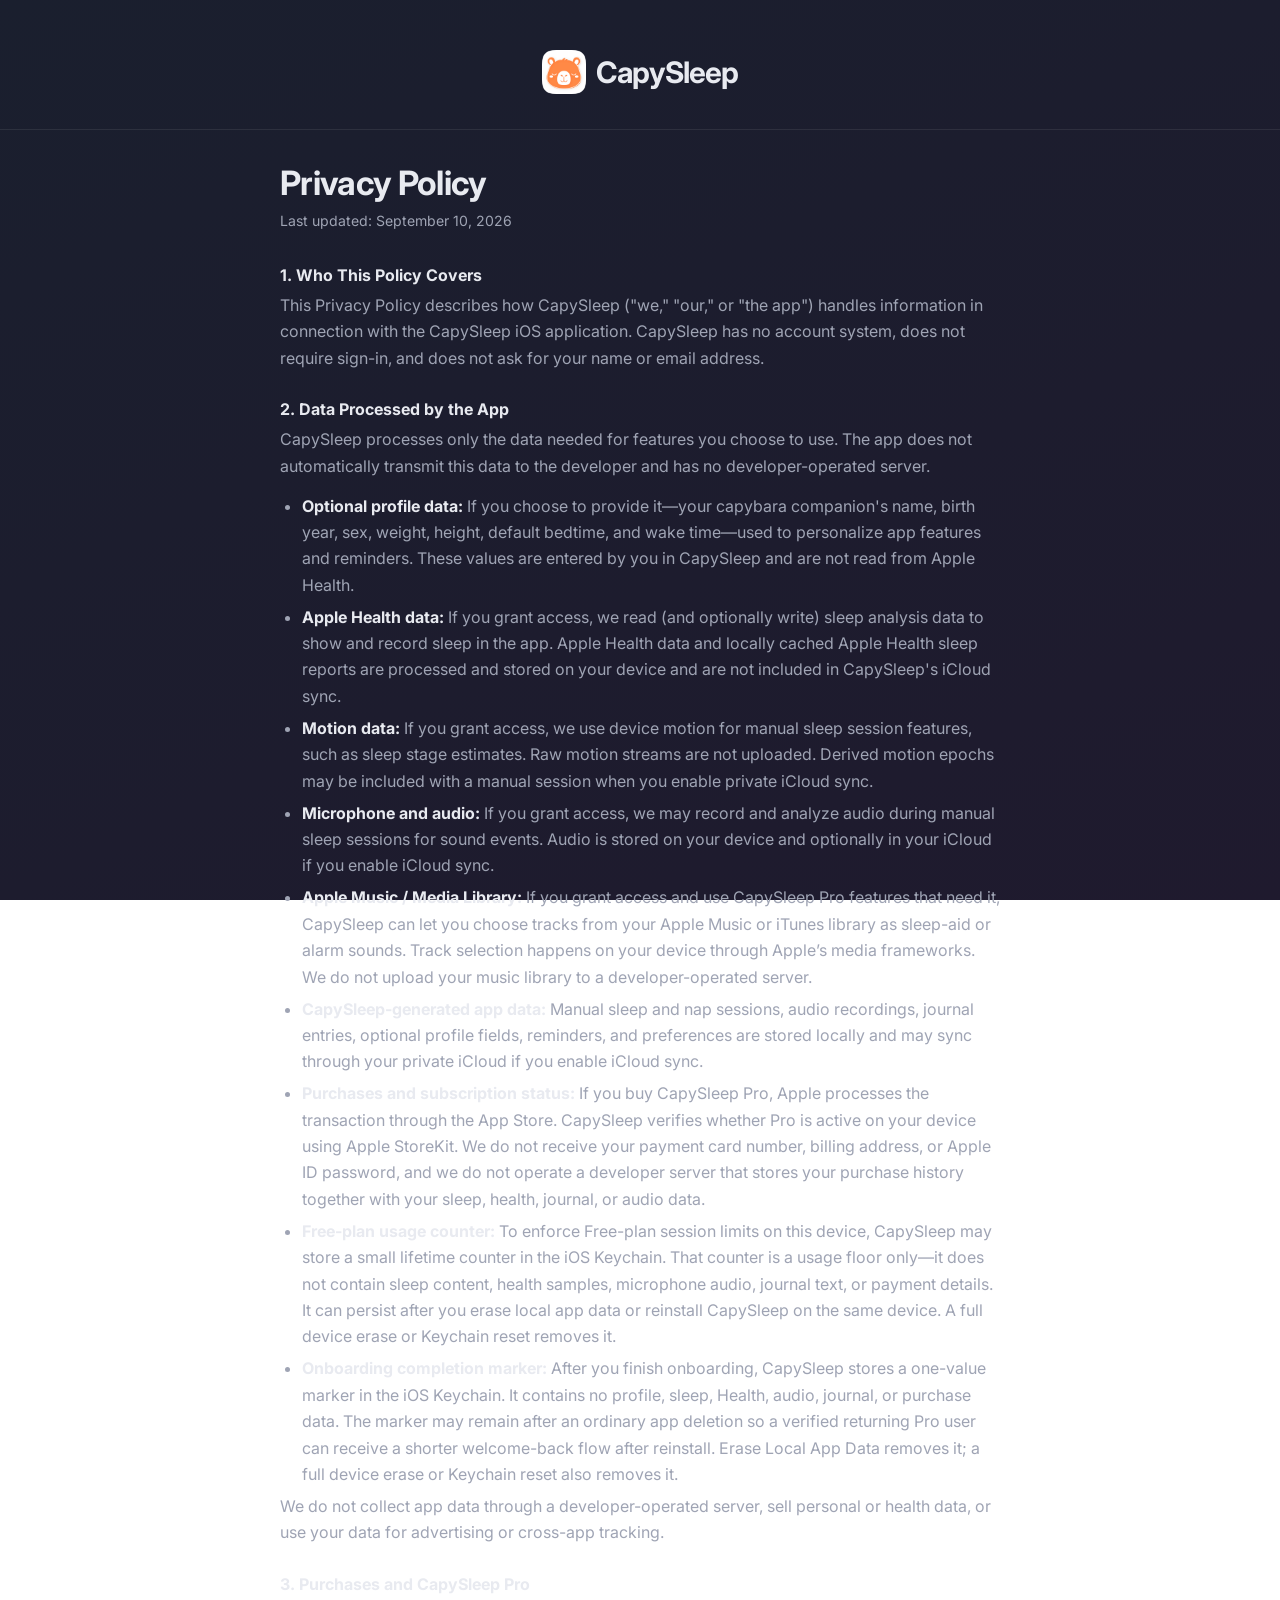
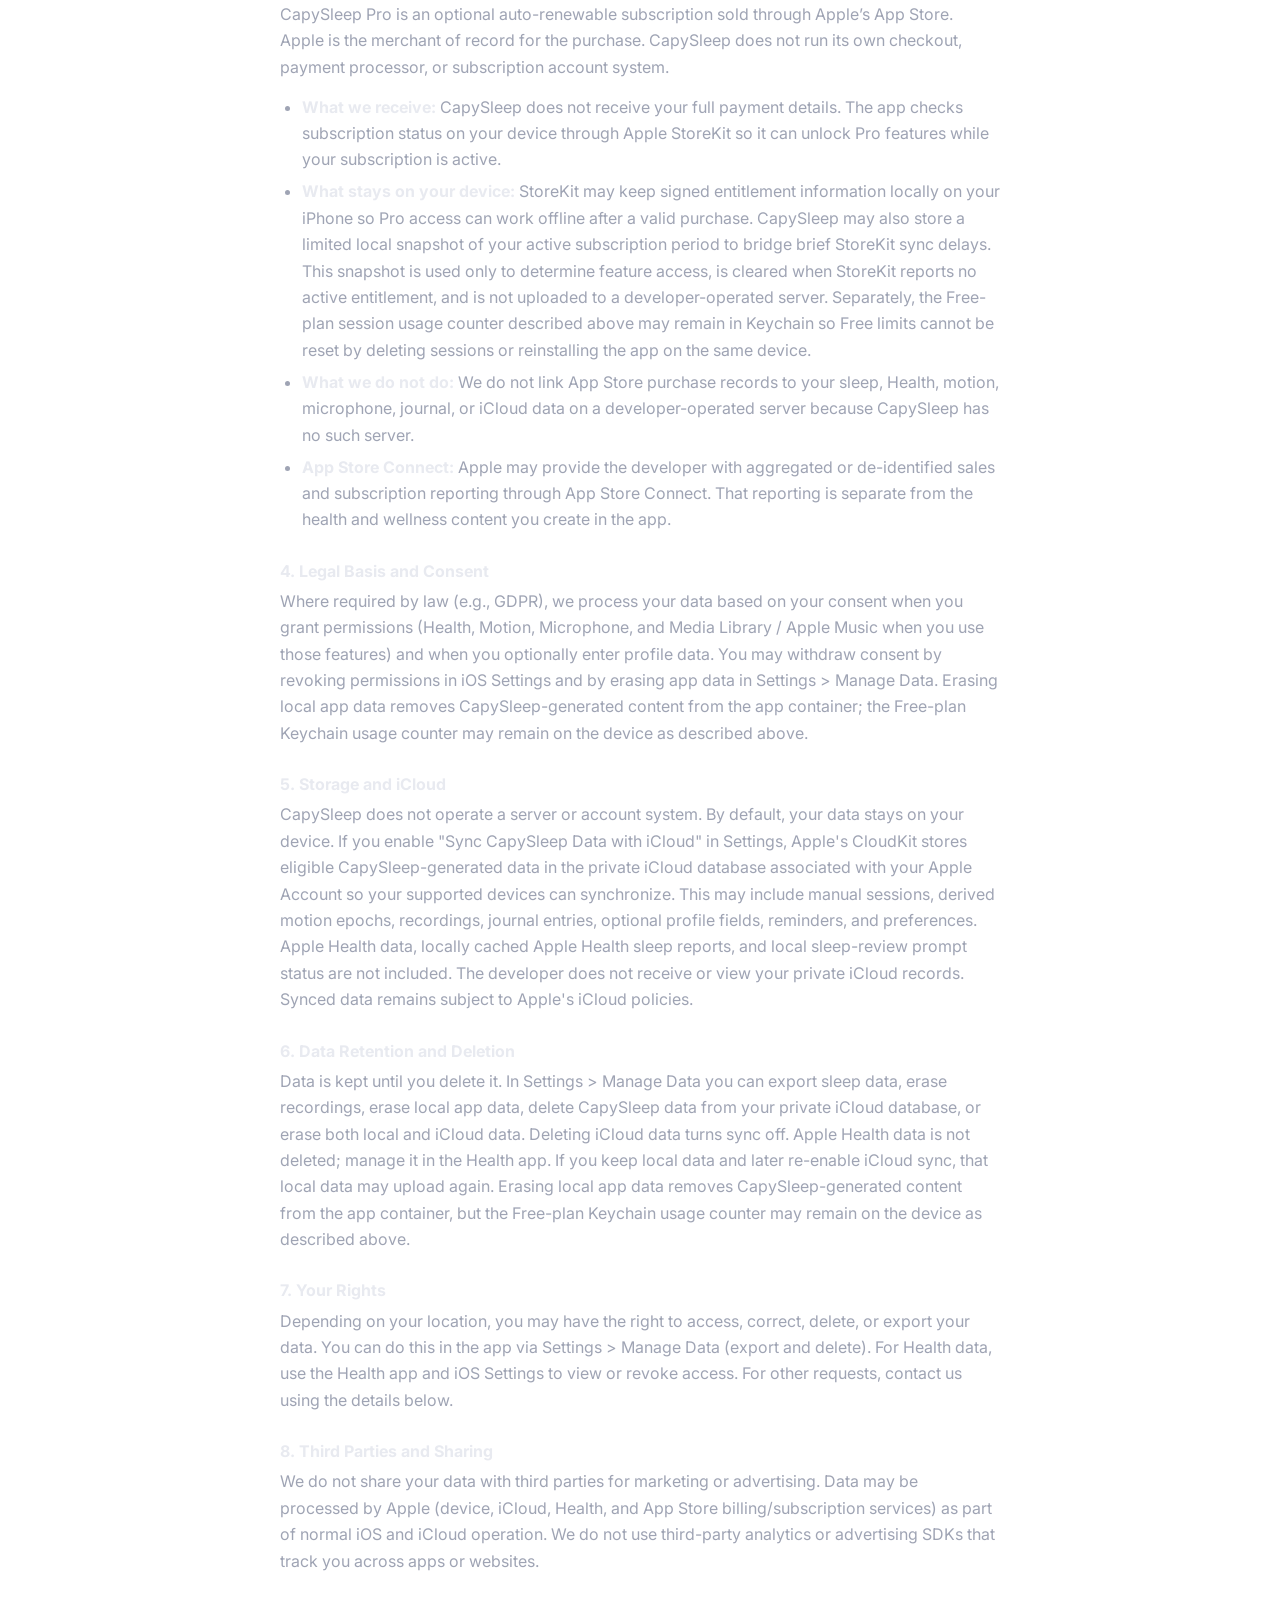
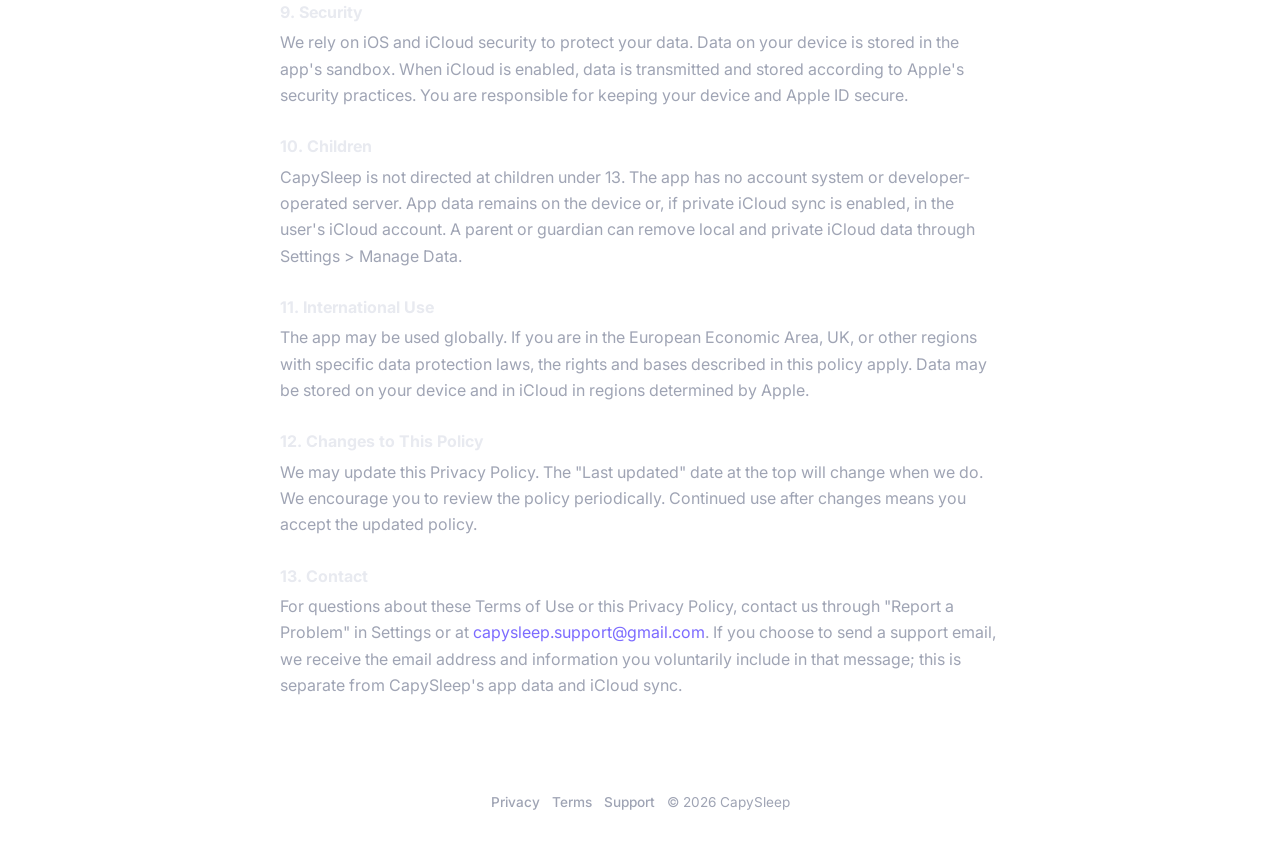
==== commit 92522675: "Add files via upload" ====
--- a/privacy.html
+++ b/privacy.html
@@ -23,7 +23,7 @@
   <main class="container">
     <article class="page">
       <h1>Privacy Policy</h1>
-      <p class="page-meta">Last updated: August 2, 2026</p>
+      <p class="page-meta">Last updated: September 10, 2026</p>
 
       <section>
         <h2>1. Who This Policy Covers</h2>
@@ -96,6 +96,14 @@
             content, health samples, microphone audio, journal text, or payment details.
             It can persist after you erase local app data or reinstall CapySleep on the
             same device. A full device erase or Keychain reset removes it.
+          </li>
+          <li>
+            <strong>Onboarding completion marker:</strong> After you finish onboarding,
+            CapySleep stores a one-value marker in the iOS Keychain. It contains no
+            profile, sleep, Health, audio, journal, or purchase data. The marker may
+            remain after an ordinary app deletion so a verified returning Pro user can
+            receive a shorter welcome-back flow after reinstall. Erase Local App Data
+            removes it; a full device erase or Keychain reset also removes it.
           </li>
         </ul>
         <p>
--- a/styles.css
+++ b/styles.css
@@ -1,17 +1,28 @@
-@import url('https://fonts.googleapis.com/css2?family=Inter:wght@400;500;600;700&display=swap');
+@import url('https://fonts.googleapis.com/css2?family=Inter:wght@400;500;600;700;800&display=swap');
 
 :root {
-  /* AppConstants.Colors dark mode */
+  /* AppConstants.Colors dark mode + brand-voice tokens */
   --bg-start: #1a1f2e;
   --bg-end: #1f1a2e;
   --surface: #212433;
+  --surface-2: #181c2a;
   --text: #e8eaf0;
   --text-dim: #9fa4b4;
   --accent: #7c6bff;
   --accent-soft: rgba(124, 107, 255, 0.14);
-  --mint: #8ee8c4;
+  --mint: #83d8b6;
+  --mint-bright: #8ee8c4;
+  --capy: #ff9056;
+  --cream: #fff1d6;
   --radius: 20px;
   --max-width: 720px;
+  --lp-width: 1120px;
+  --nav-height: 4.25rem;
+}
+
+html {
+  scroll-behavior: smooth;
+  scroll-padding-top: calc(var(--nav-height) + 0.75rem);
 }
 
 *,
@@ -42,6 +53,33 @@
   text-decoration: underline;
 }
 
+img {
+  max-width: 100%;
+  height: auto;
+}
+
+:focus-visible {
+  outline: 2px solid var(--mint-bright);
+  outline-offset: 3px;
+}
+
+.skip-link {
+  position: absolute;
+  left: 1rem;
+  top: -4rem;
+  z-index: 40;
+  padding: 0.55rem 0.85rem;
+  border-radius: 10px;
+  background: var(--cream);
+  color: var(--bg-start);
+  font-weight: 600;
+  text-decoration: none;
+}
+
+.skip-link:focus {
+  top: 1rem;
+}
+
 h1,
 h2,
 h3 {
@@ -64,29 +102,12 @@
   margin: 0 auto;
 }
 
-/* Home */
-.home {
-  min-height: calc(100vh - 6rem);
-  display: flex;
-  flex-direction: column;
-  align-items: center;
-  justify-content: center;
-  text-align: center;
-  padding: 2.5rem 0 3rem;
-}
-
+/* Hero lockup / zzz */
 .home-icon {
   width: 120px;
   height: 120px;
   border-radius: 28px;
   margin-bottom: 1.5rem;
-}
-
-.home h1,
-.home-title {
-  font-size: clamp(1.75rem, 5vw, 2.25rem);
-  letter-spacing: -0.03em;
-  margin-bottom: 0.75rem;
 }
 
 .home-title {
@@ -168,11 +189,6 @@
     transform: translate(0.7em, -0.6em);
     opacity: 0.35;
   }
-}
-
-.home p {
-  max-width: 28rem;
-  font-size: 1.05rem;
 }
 
 /* Legal / support pages */
@@ -330,7 +346,621 @@
   text-decoration: none;
 }
 
+/* Buttons */
+.btn {
+  display: inline-flex;
+  align-items: center;
+  justify-content: center;
+  gap: 0.65rem;
+  text-decoration: none;
+  font-weight: 600;
+  white-space: nowrap;
+  transition: transform 0.15s ease, opacity 0.15s ease, background 0.15s ease, border-color 0.15s ease;
+}
+
+.btn:hover {
+  text-decoration: none;
+}
+
+.btn:active {
+  transform: translateY(1px);
+}
+
+.btn-nav {
+  padding: 0.45rem 0.9rem;
+  border-radius: 999px;
+  background: var(--capy);
+  color: #fff;
+  font-size: 0.88rem;
+}
+
+.lp-nav-links .btn-nav,
+.lp-nav-links .btn-nav:hover {
+  color: #fff;
+  text-decoration: none;
+}
+
+.btn-nav:hover,
+.lp-nav-links .btn-nav:hover {
+  background: #f07b3d;
+}
+
+.btn-store {
+  padding: 0.55rem 1.15rem 0.55rem 0.95rem;
+  border-radius: 14px;
+  background: #0d0f16;
+  color: #fff;
+  border: 1px solid rgba(255, 255, 255, 0.28);
+}
+
+.btn-store:hover {
+  color: #fff;
+  border-color: rgba(255, 255, 255, 0.5);
+}
+
+.btn-store-logo {
+  width: 1.55rem;
+  height: 1.55rem;
+  flex-shrink: 0;
+}
+
+.btn-store-text {
+  display: flex;
+  flex-direction: column;
+  align-items: flex-start;
+  line-height: 1.05;
+}
+
+.btn-store-kicker {
+  font-size: 0.62rem;
+  font-weight: 500;
+  letter-spacing: 0.02em;
+  opacity: 0.8;
+}
+
+.btn-store-name {
+  font-size: 1.15rem;
+  font-weight: 700;
+  letter-spacing: -0.03em;
+}
+
+.btn-ghost {
+  min-height: 3.4rem;
+  padding: 0.7rem 1.2rem 0.7rem 1.25rem;
+  border-radius: 14px;
+  border: 0;
+  color: #fff;
+  background: rgba(255, 255, 255, 0.12);
+  font-size: 0.95rem;
+}
+
+.btn-ghost:hover {
+  color: #fff;
+  background: rgba(255, 255, 255, 0.2);
+}
+
+/* Landing page */
+.lp-body {
+  overflow-x: clip;
+}
+
+.lp-nav {
+  position: sticky;
+  top: 0;
+  z-index: 20;
+  height: var(--nav-height);
+  backdrop-filter: blur(18px);
+  -webkit-backdrop-filter: blur(18px);
+  background: rgba(26, 31, 46, 0.78);
+  border-bottom: 1px solid rgba(255, 255, 255, 0.08);
+}
+
+.lp-nav-inner {
+  width: min(var(--lp-width), calc(100% - 2.5rem));
+  height: 100%;
+  margin: 0 auto;
+  display: flex;
+  align-items: center;
+  justify-content: space-between;
+  gap: 1rem;
+}
+
+.lp-brand {
+  display: inline-flex;
+  align-items: center;
+  gap: 0.65rem;
+  color: var(--text);
+  text-decoration: none;
+  font-weight: 700;
+  font-size: 1.05rem;
+  letter-spacing: -0.03em;
+}
+
+.lp-brand img {
+  width: 36px;
+  height: 36px;
+  border-radius: 9px;
+}
+
+.lp-brand:hover {
+  color: var(--text);
+  text-decoration: none;
+  opacity: 0.88;
+}
+
+.lp-nav-links {
+  display: flex;
+  align-items: center;
+  gap: 0.35rem 1.1rem;
+}
+
+.lp-nav-links a {
+  color: var(--text-dim);
+  font-size: 0.92rem;
+  font-weight: 500;
+  text-decoration: none;
+}
+
+.lp-nav-links a:hover {
+  color: var(--text);
+  text-decoration: none;
+}
+
+.lp-follow {
+  display: inline-flex;
+  align-items: center;
+  gap: 0.4rem;
+}
+
+.lp-follow-label {
+  font-size: 0.88rem;
+}
+
+.lp-follow-icon {
+  width: 0.92rem;
+  height: 0.92rem;
+  display: block;
+}
+
+.lp-hero,
+.lp-facts,
+.lp-intro,
+.lp-gallery,
+.lp-feature,
+.lp-split,
+.lp-close {
+  width: min(var(--lp-width), calc(100% - 2.5rem));
+  margin-left: auto;
+  margin-right: auto;
+}
+
+.lp-hero {
+  display: grid;
+  grid-template-columns: minmax(0, 1fr) minmax(0, 0.82fr);
+  gap: 1.25rem;
+  align-items: center;
+  padding: 3.25rem 0 2.5rem;
+}
+
+.lp-eyebrow {
+  display: inline-flex;
+  align-items: center;
+  gap: 0.45rem;
+  margin-bottom: 0.85rem;
+  color: var(--mint);
+  font-size: 0.78rem;
+  font-weight: 600;
+  letter-spacing: 0.08em;
+  text-transform: uppercase;
+}
+
+.lp-hero h1,
+.lp-intro h2,
+.lp-feature h2,
+.lp-split h2,
+.lp-close h2 {
+  text-wrap: balance;
+}
+
+.lp-hero h1 {
+  font-size: clamp(2.15rem, 4.6vw, 3.35rem);
+  letter-spacing: -0.045em;
+  line-height: 1.08;
+  margin-bottom: 1rem;
+  max-width: 11ch;
+}
+
+.lp-hero .home-title {
+  color: var(--mint-bright);
+}
+
+.lp-lead {
+  max-width: 34rem;
+  font-size: 1.08rem;
+  line-height: 1.7;
+  margin-bottom: 1.5rem;
+}
+
+.lp-cta-row {
+  display: flex;
+  flex-wrap: wrap;
+  align-items: center;
+  gap: 0.75rem;
+  margin-bottom: 0.85rem;
+}
+
+.lp-fine {
+  font-size: 0.82rem;
+  color: var(--text-dim);
+  margin-bottom: 0;
+}
+
+.lp-hero-visual {
+  position: relative;
+  display: flex;
+  justify-content: center;
+  align-items: center;
+  padding: 1.15rem 0 1.35rem;
+}
+
+.phone {
+  container-type: inline-size;
+  position: relative;
+  width: 100%;
+  max-width: 258px;
+  margin: 0;
+  overflow: visible;
+  flex: 0 0 auto;
+}
+
+.phone-hero {
+  max-width: 268px;
+}
+
+.phone-body {
+  position: relative;
+  padding: 3.8cqi 3.5cqi;
+  background:
+    linear-gradient(155deg, #d0d3db 0%, #7c808a 10%, #3a3d45 20%, #1a1c21 42%, #0e0f12 70%, #4a4e56 100%);
+  border-radius: 16.2cqi;
+}
+
+.phone-screen {
+  position: relative;
+  overflow: hidden;
+  border-radius: 12.6cqi;
+  background: #000;
+}
+
+.phone-screen img {
+  display: block;
+  width: 100%;
+  height: auto;
+}
+
+.phone-island {
+  position: absolute;
+  top: 1.22%;
+  left: 50%;
+  z-index: 2;
+  width: 31.6%;
+  height: 4.28%;
+  transform: translateX(-50%);
+  background: #050505;
+  border-radius: 999px;
+  pointer-events: none;
+}
+
+.phone-island::after {
+  content: '';
+  position: absolute;
+  top: 50%;
+  right: 11%;
+  width: 18%;
+  aspect-ratio: 1;
+  transform: translateY(-50%);
+  border-radius: 50%;
+  background: radial-gradient(circle at 35% 30%, #2a4a6a 0%, #0b1220 55%, #05080c 100%);
+}
+
+.phone-btn {
+  position: absolute;
+  z-index: 3;
+  background: linear-gradient(#8a8d96, #2c2e34);
+  pointer-events: none;
+}
+
+/* iPhone 17 Pro housing positions from Apple's dimensional drawing. */
+.phone-btn-silent {
+  left: -1.15cqi;
+  top: 20.55%;
+  width: 1.15cqi;
+  height: 4.6%;
+  border-radius: 0.55cqi 0 0 0.55cqi;
+}
+
+.phone-btn-vol-up,
+.phone-btn-vol-down {
+  left: -1.15cqi;
+  width: 1.15cqi;
+  height: 7.47%;
+  border-radius: 0.55cqi 0 0 0.55cqi;
+}
+
+.phone-btn-vol-up {
+  top: 28.55%;
+}
+
+.phone-btn-vol-down {
+  top: 38.02%;
+}
+
+.phone-btn-power {
+  right: -1.15cqi;
+  top: 31.12%;
+  width: 1.15cqi;
+  height: 11.8%;
+  border-radius: 0 0.55cqi 0.55cqi 0;
+  background: linear-gradient(#2c2e34, #8a8d96);
+}
+
+.phone-btn-camera {
+  right: 0;
+  top: 59.9%;
+  width: 0.7cqi;
+  height: 11.4%;
+  border-radius: 0.45cqi;
+  background: linear-gradient(#3a3d45, #1a1c21 55%, #4a4e56);
+}
+
+.lp-facts {
+  padding: 0.5rem 0 3rem;
+}
+
+.lp-facts ul {
+  list-style: none;
+  display: grid;
+  grid-template-columns: repeat(4, minmax(0, 1fr));
+  gap: 1rem;
+}
+
+.lp-facts li {
+  padding: 1.15rem 1.15rem 1.2rem;
+  border-radius: var(--radius);
+  background: rgba(33, 36, 51, 0.72);
+  color: var(--text-dim);
+  font-size: 0.9rem;
+  line-height: 1.55;
+}
+
+.lp-fact-icon {
+  display: flex;
+  width: 1.85rem;
+  height: 1.85rem;
+  margin-bottom: 0.7rem;
+  color: var(--mint);
+}
+
+.lp-fact-icon svg {
+  width: 100%;
+  height: 100%;
+}
+
+.lp-facts strong {
+  display: block;
+  color: var(--text);
+  font-size: 0.95rem;
+  margin-bottom: 0.35rem;
+}
+
+.lp-intro {
+  max-width: 40rem;
+  padding: 0.25rem 0 1.5rem;
+}
+
+.lp-intro h2,
+.lp-feature h2,
+.lp-split h2,
+.lp-close h2 {
+  font-size: clamp(1.55rem, 3vw, 2.05rem);
+  letter-spacing: -0.03em;
+  margin-bottom: 0.7rem;
+}
+
+.lp-feature {
+  text-align: center;
+  padding: 2.75rem 0 1.25rem;
+}
+
+.lp-feature p {
+  max-width: 38rem;
+  margin-left: auto;
+  margin-right: auto;
+}
+
+.lp-gallery {
+  display: flex;
+  justify-content: center;
+  align-items: center;
+  padding: 1.35rem 0.5rem 2.25rem;
+}
+
+.lp-gallery .phone {
+  max-width: 228px;
+}
+
+.lp-gallery-3 .phone:nth-child(1) {
+  margin-right: -3.85rem;
+  z-index: 1;
+}
+
+.lp-gallery-3 .phone:nth-child(2) {
+  max-width: 248px;
+  z-index: 3;
+}
+
+.lp-gallery-3 .phone:nth-child(3) {
+  margin-left: -3.85rem;
+  z-index: 2;
+}
+
+.lp-gallery-2 {
+  gap: 1.75rem 2rem;
+}
+
+.lp-split p {
+  max-width: 36rem;
+}
+
+.lp-split {
+  display: grid;
+  grid-template-columns: 1fr 1fr;
+  gap: 1.25rem;
+  padding: 1.5rem 0 3rem;
+  align-items: stretch;
+}
+
+.lp-split > div {
+  display: flex;
+  flex-direction: column;
+  padding: 1.5rem 1.45rem 1.6rem;
+  border-radius: var(--radius);
+  background: rgba(33, 36, 51, 0.72);
+}
+
+.lp-split > div > p:last-child {
+  margin-top: auto;
+  padding-top: 1.15rem;
+}
+
+.lp-close {
+  text-align: center;
+  padding: 1rem 0 3.5rem;
+}
+
+.lp-close-icon {
+  width: 72px;
+  height: 72px;
+  border-radius: 18px;
+  margin: 0 auto 1.1rem;
+}
+
+.lp-close p {
+  max-width: 32rem;
+  margin: 0 auto 1.35rem;
+}
+
+.lp-close .btn-store {
+  margin: 0 auto;
+}
+
+.lp-health {
+  margin-top: 2rem;
+}
+
+.lp-health p {
+  margin-bottom: 0.35rem;
+  font-size: 0.88rem;
+  color: var(--text-dim);
+}
+
+.lp-health-badge {
+  display: block;
+  width: 173px;
+  height: auto;
+  max-width: min(173px, calc(100% - 1.5rem));
+  margin: 12px auto 0;
+}
+
+.lp-disclaimer {
+  max-width: 44rem;
+  margin: 0 auto 1.15rem;
+  font-size: 0.8rem;
+  line-height: 1.55;
+}
+
+.lp-marks {
+  max-width: 36rem;
+  margin: 0.9rem auto 0;
+  font-size: 0.72rem;
+  line-height: 1.5;
+}
+
+@media (prefers-reduced-motion: reduce) {
+  html {
+    scroll-behavior: auto;
+  }
+
+  .btn {
+    transition: none;
+  }
+}
+
 /* Responsive */
+@media (max-width: 960px) {
+  .lp-hero,
+  .lp-split {
+    grid-template-columns: 1fr;
+  }
+
+  .lp-facts ul {
+    grid-template-columns: 1fr 1fr;
+  }
+
+  .lp-hero {
+    padding-top: 2.25rem;
+    gap: 2rem;
+  }
+
+  .lp-hero h1 {
+    max-width: none;
+  }
+
+  .lp-hero-visual {
+    order: -1;
+    justify-content: center;
+  }
+
+  .phone-hero {
+    max-width: 220px;
+  }
+}
+
+@media (max-width: 720px) {
+  .lp-nav-links a[href="#features"],
+  .lp-nav-links a[href="#privacy"] {
+    display: none;
+  }
+
+  .lp-follow-label {
+    display: none;
+  }
+
+  .lp-gallery .phone {
+    max-width: min(40vw, 168px);
+  }
+
+  .lp-gallery-3 .phone:nth-child(2) {
+    max-width: min(46vw, 188px);
+  }
+
+  .lp-gallery-3 .phone:nth-child(1) {
+    margin-right: -16vw;
+  }
+
+  .lp-gallery-3 .phone:nth-child(3) {
+    margin-left: -16vw;
+  }
+
+  .lp-gallery-2 .phone {
+    max-width: min(42vw, 200px);
+  }
+
+  .phone-hero {
+    max-width: min(46vw, 196px);
+  }
+}
+
 @media (max-width: 600px) {
   .container {
     /* Extra side inset so list markers/numbers stay clear of the screen edge */
@@ -342,4 +972,24 @@
     height: 96px;
     border-radius: 22px;
   }
-}
+
+  .lp-hero,
+  .lp-facts,
+  .lp-intro,
+  .lp-gallery,
+  .lp-feature,
+  .lp-split,
+  .lp-close,
+  .lp-nav-inner {
+    width: min(var(--lp-width), calc(100% - 2rem));
+  }
+
+  .lp-facts ul {
+    grid-template-columns: 1fr;
+  }
+
+  .lp-facts li,
+  .lp-split > div {
+    padding: 1.1rem 1rem 1.15rem;
+  }
+}
